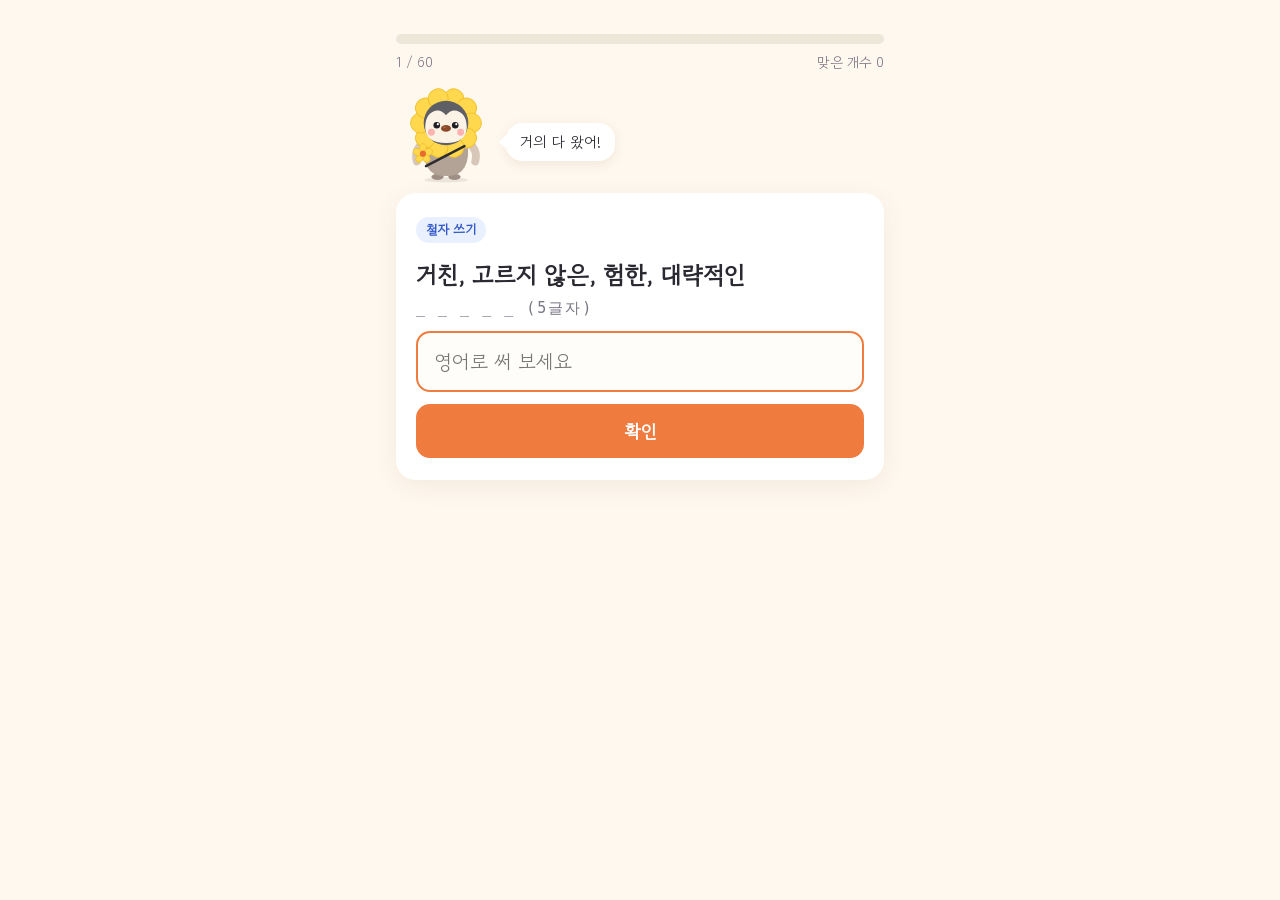
==== q1/index.html @ 07c6cd23 "해바라기 펭귄 인형 모습으로 캐릭터 수정 Co-Authored-By: Claude Opus 5.5 <noreply@anthropic.com> Claude-Session: https" ====
<!DOCTYPE html>
<html lang="ko">
<head>
<meta charset="utf-8">
<meta name="viewport" content="width=device-width, initial-scale=1">
<title>설아 영어단어 퀴즈 1회차</title>
<link href="https://fonts.googleapis.com/css2?family=Gowun+Dodum&family=Nunito:wght@700;800&display=swap" rel="stylesheet">
<style>
  :root{--bg:#fff8ef;--card:#ffffff;--ink:#2b2a33;--sub:#7a7584;--accent:#f07b3f;--accent2:#ffd36e;--ok:#2e9e6a;--okbg:#e6f6ee;--no:#d64545;--nobg:#fdeaea;--line:#efe6da}
  *{box-sizing:border-box}
  body{margin:0;background:var(--bg);color:var(--ink);font-family:"Gowun Dodum",system-ui,sans-serif;font-size:17px;line-height:1.5}
  .wrap{max-width:520px;margin:0 auto;padding:20px 16px 48px}
  h1{font-family:"Nunito","Gowun Dodum",sans-serif;font-size:24px;margin:4px 0 2px}
  .muted{color:var(--sub);font-size:14px}
  .card{background:var(--card);border-radius:20px;padding:22px 20px;box-shadow:0 6px 24px rgba(120,80,30,.08);margin-top:16px}
  .bar{height:10px;background:var(--line);border-radius:99px;overflow:hidden;margin-top:14px}
  .bar>i{display:block;height:100%;background:linear-gradient(90deg,var(--accent2),var(--accent));width:0;transition:width .3s}
  .top{display:flex;justify-content:space-between;align-items:center;font-size:14px;color:var(--sub);margin-top:8px}
  .tag{display:inline-block;font-size:13px;padding:3px 10px;border-radius:99px;background:#fff1e3;color:#b9541f;font-weight:bold}
  .tag.sp{background:#e9f0ff;color:#3559c7}
  .prompt{font-family:"Nunito","Gowun Dodum",sans-serif;font-size:34px;font-weight:800;margin:14px 0 4px;word-break:keep-all}
  .prompt.ko{font-family:"Gowun Dodum",sans-serif;font-size:24px;font-weight:700}
  .hint{color:var(--sub);font-size:15px;letter-spacing:2px;margin-bottom:12px;font-family:monospace}
  input[type=text]{width:100%;font-size:20px;padding:14px 16px;border:2px solid var(--line);border-radius:14px;outline:none;font-family:inherit;background:#fffdf9}
  input[type=text]:focus{border-color:var(--accent)}
  button{font-family:inherit;font-size:18px;font-weight:bold;border:0;border-radius:14px;padding:14px 18px;cursor:pointer;width:100%;margin-top:12px;background:var(--accent);color:#fff}
  button.ghost{background:#fff;color:var(--accent);border:2px solid var(--accent)}
  button.soft{background:#f3ece3;color:var(--ink)}
  button:disabled{opacity:.5}
  .fb{margin-top:14px;border-radius:14px;padding:14px 16px;display:none}
  .fb.ok{display:block;background:var(--okbg);color:var(--ok)}
  .fb.no{display:block;background:var(--nobg);color:var(--no)}
  .fb b{font-size:19px}
  .fb .ans{color:var(--ink);margin-top:6px}
  .score{font-family:"Nunito",sans-serif;font-size:56px;font-weight:800;text-align:center;margin:6px 0 0;color:var(--accent)}
  .center{text-align:center}
  table{width:100%;border-collapse:collapse;margin-top:12px;font-size:15px}
  th,td{text-align:left;padding:9px 6px;border-bottom:1px solid var(--line);vertical-align:top}
  th{color:var(--sub);font-weight:normal;font-size:13px}
  td.w{font-family:"Nunito",sans-serif;font-weight:800}
  td.mine{color:var(--no)}
  .copied{color:var(--ok);font-size:14px;text-align:center;margin-top:6px;min-height:20px}
  .start li{margin:4px 0}
  .row{display:flex;gap:10px}.row button{flex:1}
  .pg{display:flex;align-items:flex-end;gap:10px;margin:10px 0 -6px}
  .pg svg{width:100px;height:100px;flex:none}
  .pg.big svg{width:160px;height:160px}
  .pg.big{justify-content:center}
  .bubble{background:#fff;border-radius:16px;padding:8px 14px;box-shadow:0 3px 12px rgba(120,80,30,.1);font-size:15px;margin-bottom:22px;position:relative}
  .bubble:after{content:"";position:absolute;left:-7px;bottom:12px;border:7px solid transparent;border-right-color:#fff;border-left:0}
  .hop{animation:hop .5s ease}
  .shake{animation:shake .5s ease}
  @keyframes hop{0%,100%{transform:translateY(0)}40%{transform:translateY(-14px)}}
  @keyframes shake{0%,100%{transform:rotate(0)}25%{transform:rotate(-8deg)}75%{transform:rotate(8deg)}}
</style>
</head>
<body>
<div class="wrap">
    <div id="app"></div>
</div>

<script>
// [단어, 품사, 정답 뜻(표시용), 인정 키워드, 출처]
const WORDS = [
 ["slime","n.","슬라임, 끈적끈적한 물질","슬라임,끈적","L4"],
 ["value","v.","가치, 소중하게 여기다","가치,소중","L4"],
 ["ancient","adj.","고대의","고대,옛날","L4"],
 ["inspire","v.","영감을 주다, 고무하다, 격려하다","영감,고무,격려","L4"],
 ["natural","adj.","자연의, 천연의","자연,천연","L4"],
 ["show off","","자랑하다, 뽐내다","자랑,뽐내,뽐냈,과시","L4"],
 ["worth","adj.","~의 가치가 있는","가치","L4"],
 ["official","n.","공무원, 관리, 임원","공무원,관리,임원","L4"],
 ["royal","adj.","왕의, 왕실의","왕의,왕실,국왕,왕족","L4"],
 ["empire","n.","제국","제국","L4"],
 ["collect","v.","모으다, 수집하다","모으,모아,모은,수집","L4"],
 ["rule","v.","통치하다, 지배하다 (n. 규칙)","통치,지배,규칙","L4"],
 ["robe","n.","예복, 가운","예복,가운","L4"],
 ["effort","n.","노력","노력","L4"],
 ["luxurious","adj.","호화로운, 사치스러운","호화,사치,고급","L4"],
 ["full","형","가득한, 완전한, 배부른","가득,완전,배부","D24"],
 ["empty","형","빈, 비어 있는","빈,비어,비었,비다","D24"],
 ["heavy","형","무거운, (양·정도가) 많은","무거,무겁","D24"],
 ["flat","형","평평한, 납작한","평평,납작","D24"],
 ["low","형/부","낮은, 낮게","낮","D24"],
 ["long","형/부","긴, 길게, 오래","긴,길게,길다,오래","D24"],
 ["new","형","새로운, 새","새,새로","D24"],
 ["open","형/동","열린, 열려 있는, 열다","열린,열려,열다,열리","D24"],
 ["wide","형/부","(폭이) 넓은, 넓게","넓","D24"],
 ["piece","명","조각, 부분, 작품","조각,부분,작품","D24"],
 ["rough","형","거친, 고르지 않은, 험한, 대략적인","거친,거칠,험한,험하,대략,고르지","D24"],
 ["hard","형","딱딱한, 단단한, 어려운, 힘든","딱딱,단단,어려,어렵,힘든,힘들","D24"],
 ["slowly","부","천천히, 느리게","천천,느리게,느릿","D24"],
 ["helpful","형","유용한, 도움이 되는","유용,도움","D24"],
 ["round","형","둥근, 원형의","둥근,둥글,원형","D24"],
 ["shape","명/동","모양, 모습, (~한) 모양으로 만들다","모양,모습,형태","D24"],
 ["sharp","형","날카로운, 예리한","날카,예리","D24"],
 ["huge","형","거대한, 엄청난","거대,엄청","D24"],
 ["tiny","형","조그마한, 아주 작은","조그마,조그만,작은,자그마","D24"],
 ["up and down","","위아래로, 좋다가 나쁘다가 하는","위아래,오르락","D24"],
 ["feature","명/동","특징, 특색, 특징을 이루다","특징,특색","D24"],
 ["wooden","형","나무로 된, 목제의","나무,목제,목재","D24"],
 ["pile","명/동","더미, 무더기, 쌓다, 포개다","더미,무더기,쌓,포개","D24"],
 ["exist","동","존재하다, 실재하다","존재,실재","D24"],
 ["object","명/동","물체, 물건, 반대하다","물체,물건,반대","D24"],
 ["valuable","형","값비싼, 고가의, 귀중한","값비,비싼,고가,귀중,소중","D24"],
 ["precious","형","귀중한, 값진","귀중,값진,값비,소중","D24"],
 ["unlike","전/형","~과 달리, 같지 않은","달리,같지,다른","D24"],
 ["stiff","형","뻣뻣한, 딱딱한","뻣뻣,딱딱","D24"],
 ["a variety of","","다양한, 여러 가지의","다양,여러","D24"],
 ["terrible","형","지독한, 심한, 끔찍한","지독,심한,심하,끔찍","D25"],
 ["awful","형","끔찍한, 무서운, 지독한, 심한","끔찍,무서,무섭,지독,심한,심하","D25"],
 ["strange","형","이상한, 낯선, 모르는","이상,낯선,낯설","D25"],
 ["wrong","형","잘못된, 틀린, 나쁜, 옳지 못한","잘못,틀린,틀리,나쁜,옳지","D25"],
 ["difficult","형","어려운, 힘든","어려,어렵,힘든,힘들","D25"],
 ["fair","형/명","공정한, 공평한, 꽤 많은, 박람회","공정,공평,상당,박람","D25"],
 ["exactly","부","정확하게, 틀림없이","정확,틀림없","D25"],
 ["loud","형","시끄러운, (소리가) 큰","시끄,큰,소리가큰","D25"],
 ["silence","명","정적, 고요, 침묵","정적,고요,침묵","D25"],
 ["usual","형","보통의, 평상시의","보통,평상,평소","D25"],
 ["especially","부","특히, 유난히","특히,유난","D25"],
 ["mood","명","기분, 감정, 분위기","기분,감정,분위기","D25"],
 ["speed","명/동","속도, 속력, 신속, 빨리 가다","속도,속력,신속,빨리","D25"],
 ["mystery","명","불가사의, 신비","불가사의,신비,미스터리","D25"],
 ["everything","대","모든 것, 모두","모든,모두","D25"],
 ["during","전","~ 동안, ~하는 중에","동안,중에","D25"],
 ["excellent","형","훌륭한, 우수한","훌륭,우수","D25"],
 ["surprising","형","놀라운, 의외의","놀라,의외","D25"],
 ["shocking","형","충격적인","충격","D25"],
 ["covered with","","~으로 뒤덮인","덮인,덮여,뒤덮,덮힌","D25"],
 ["dramatic","형","극적인","극적","D25"],
 ["suddenly","부","갑자기","갑자기,갑작","D25"],
 ["unbelievable","형","믿을 수 없는, 믿기 어려운","믿을수없,믿기어려,믿을수가없,믿기힘","D25"],
 ["ordinary","형","보통의, 평범한","보통,평범","D25"],
 ["situation","명","상황, 처지, 입장","상황,처지,입장","D25"],
 ["familiar","형","친숙한, 익숙한, 잘 알고 있는","친숙,익숙,잘알,정통","D25"],
 ["describe","동","묘사하다, 서술하다","묘사,서술,설명","D25"],
 ["among","전","~ 중에서, ~에 둘러싸여","중에서,사이,둘러싸","D25"],
 ["unfortunately","부","불행하게도, 유감스럽게도","불행,유감","D25"],
 ["in addition","","게다가, 덧붙여","게다가,덧붙,추가로","D25"]
];
const RATIO = 0.8;


function penguin(mood){
  const eyes = mood==="happy"
    ? '<path d="M44 55 q4 -5 8 0" stroke="#1f1f24" stroke-width="3" fill="none" stroke-linecap="round"/><path d="M68 55 q4 -5 8 0" stroke="#1f1f24" stroke-width="3" fill="none" stroke-linecap="round"/>'
    : mood==="sad"
    ? '<circle cx="48" cy="55" r="3.8" fill="#1f1f24"/><circle cx="72" cy="55" r="3.8" fill="#1f1f24"/><path d="M43 48 l8 3 M77 48 l-8 3" stroke="#1f1f24" stroke-width="2.2" stroke-linecap="round"/><path d="M47 61 q-3 6 0 8 q3 -2 0 -8" fill="#7cc4ff"/>'
    : '<circle cx="48" cy="55" r="4.3" fill="#1f1f24"/><circle cx="72" cy="55" r="4.3" fill="#1f1f24"/><circle cx="49.4" cy="53.5" r="1.4" fill="#fff"/><circle cx="73.4" cy="53.5" r="1.4" fill="#fff"/>';
  const nose = mood==="sad" ? '<ellipse cx="60" cy="60" rx="6" ry="4" fill="#8a4a2a"/>' : '<ellipse cx="60" cy="59" rx="6.5" ry="4.5" fill="#8a4a2a"/><ellipse cx="58" cy="57.5" rx="2" ry="1" fill="#b06a45"/>';
  const mouth = mood==="happy" ? '<path d="M56 66 q4 4 8 0" stroke="#8a4a2a" stroke-width="2" fill="none" stroke-linecap="round"/>' : '';
  let petals=""; for(let i=0;i<10;i++){petals+=`<ellipse cx="60" cy="19" rx="13" ry="13" fill="#ffd84d" stroke="#f0bf2a" stroke-width="1.2" transform="rotate(${i*36+18} 60 52)"/>`}
  let star=""; for(let i=0;i<5;i++){star+=`<ellipse cx="30" cy="85" rx="4.5" ry="6" fill="#ffd84d" stroke="#f0bf2a" stroke-width="1" transform="rotate(${i*72} 30 92)"/>`}
  return `<svg viewBox="0 0 120 130" xmlns="http://www.w3.org/2000/svg" class="${mood==="happy"?"hop":mood==="sad"?"shake":""}">
    <ellipse cx="60" cy="126" rx="28" ry="3.5" fill="rgba(0,0,0,.08)"/>
    <ellipse cx="49" cy="122" rx="8" ry="4" fill="#9d8f84"/><ellipse cx="71" cy="122" rx="8" ry="4" fill="#9d8f84"/>
    <path d="M30 78 q-12 10 -8 24" stroke="#d6c7b8" stroke-width="10" fill="none" stroke-linecap="round"/>
    <path d="M90 78 q12 10 8 24" stroke="#d6c7b8" stroke-width="10" fill="none" stroke-linecap="round"/>
    <path d="M32 74 q-6 48 28 47 q34 1 28 -47 z" fill="#b3a397"/>
    ${petals}
    <circle cx="60" cy="52" r="29" fill="#5f5f66"/>
    <path d="M33 58 q0 -18 13 -22 q8 -2 14 6 q6 -8 14 -6 q13 4 13 22 q0 20 -27 20 q-27 0 -27 -20 z" fill="#fbf3e6"/>
    <circle cx="41" cy="64" r="4.5" fill="#ff9e9e" opacity=".75"/><circle cx="79" cy="64" r="4.5" fill="#ff9e9e" opacity=".75"/>
    ${eyes}${nose}${mouth}
    <path d="M84 82 L34 108" stroke="#2b2b30" stroke-width="3.2" stroke-linecap="round"/>
    ${star}<circle cx="30" cy="92" r="4" fill="#e86a2e"/>
  </svg>`;
}
const CHEER=["화이팅! 🐧","할 수 있어!","천천히 생각해 봐","설아 최고!","거의 다 왔어!"];
const $app = document.getElementById("app");
let qs = [], idx = 0, results = [], answered = false, dbRef = null;

function shuffle(a){a=a.slice();for(let i=a.length-1;i>0;i--){const j=Math.floor(Math.random()*(i+1));[a[i],a[j]]=[a[j],a[i]]}return a}
function esc(s){return String(s).replace(/[&<>"']/g,c=>({"&":"&amp;","<":"&lt;",">":"&gt;",'"':"&quot;","'":"&#39;"}[c]))}
function normKo(s){return s.replace(/[\s~()（）\[\]…\.\-·'"]/g,"")}
function normEn(s){return s.toLowerCase().replace(/[’']/g,"'").replace(/\s+/g," ").trim()}

function checkMeaning(ans, keys){
  const parts = ans.split(/[,，\/、]/).map(normKo).filter(Boolean);
  const ks = keys.split(",").map(normKo);
  return parts.some(p => ks.some(k => k.length===1 ? (p===k || p===k+"의" || p.startsWith(k+"은") || p.startsWith(k+"게")) : p.includes(k)));
}

function makeQuiz(pool){
  const n = pool===WORDS ? Math.round(WORDS.length*RATIO) : pool.length;
  return shuffle(pool).slice(0,n).map(w=>({w, type: Math.random()<0.5 ? "meaning" : "spell"}));
}

function start(pool, label){
  qs = makeQuiz(pool); idx = 0; results = []; window.__label = label || "전체";
  renderQ();
}

function renderIntro(){
  $app.innerHTML = `
  <div class="card start">
    <p style="margin-top:0">설아야, 오늘 단어 시험이야! ✏️</p>
    <ul>
      <li>전체 <b>${WORDS.length}개</b> 단어 중 <b>${Math.round(WORDS.length*RATIO)}문제</b>가 무작위로 나와</li>
      <li><span class="tag">뜻 쓰기</span> 영어를 보고 한국어 뜻 쓰기</li>
      <li><span class="tag sp">철자 쓰기</span> 뜻을 보고 영어 철자 쓰기</li>
      <li>뜻이 여러 개면 <b>하나만</b> 맞게 써도 정답!</li>
      <li>다 풀면 결과 화면을 <b>캡처해서 아빠한테</b> 보내줘 📸</li>
    </ul>
    <button id="go">시작하기</button>
  </div>`;
  document.getElementById("go").onclick = ()=>start(WORDS,"전체");
}

function renderQ(){
  answered = false;
  const q = qs[idx], w = q.w;
  const isSp = q.type==="spell";
  const hint = isSp ? w[0].split("").map(c=>c===" "?"  ":"_").join(" ") + `  (${w[0].replace(/ /g,"").length}글자)` : (w[1]?w[1]:"");
  $app.innerHTML = `
  <div class="bar"><i style="width:${idx/qs.length*100}%"></i></div>
  <div class="top"><span>${idx+1} / ${qs.length}</span><span>맞은 개수 ${results.filter(r=>r.ok).length}</span></div>
  <div class="pg" id="pg">${penguin("normal")}<div class="bubble" id="bub">${CHEER[Math.floor(Math.random()*CHEER.length)]}</div></div>
  <div class="card">
    <span class="tag ${isSp?"sp":""}">${isSp?"철자 쓰기":"뜻 쓰기"}</span>
    <div class="prompt ${isSp?"ko":""}">${esc(isSp?w[2]:w[0])}</div>
    <div class="hint">${esc(hint)}</div>
    <form id="f" autocomplete="off">
      <input type="text" id="a" placeholder="${isSp?"영어로 써 보세요":"한국어 뜻을 써 보세요"}" autocapitalize="off" autocorrect="off" spellcheck="false" lang="${isSp?"en":"ko"}">
      <button id="btn" type="submit">확인</button>
    </form>
    <div class="fb" id="fb"></div>
  </div>`;
  const inp = document.getElementById("a"); inp.focus();
  document.getElementById("f").onsubmit = e=>{
    e.preventDefault();
    if(answered){ next(); return; }
    const v = inp.value.trim();
    if(!v){ inp.focus(); return; }
    const ok = isSp ? normEn(v)===normEn(w[0]) : checkMeaning(v, w[3]);
    results.push({word:w[0], meaning:w[2], type:q.type, mine:v, ok});
    answered = true; inp.readOnly = true;
    document.getElementById("pg").innerHTML = penguin(ok?"happy":"sad") + `<div class="bubble">${ok?"정답! 잘했어 🌻":"괜찮아, 다시 외우자!"}</div>`;
    const fb = document.getElementById("fb");
    fb.className = "fb " + (ok?"ok":"no");
    fb.innerHTML = ok
      ? `<b>정답! 🎉</b><div class="ans">${esc(w[0])} = ${esc(w[2])}</div>`
      : `<b>아쉬워요 😢</b><div class="ans">정답: <b>${esc(w[0])}</b> = ${esc(w[2])}</div>`;
    document.getElementById("btn").textContent = idx+1<qs.length ? "다음 문제 →" : "결과 보기";
    document.getElementById("btn").focus();
  };
}

function next(){ idx++; if(idx<qs.length) renderQ(); else renderResult(); }

function today(){const d=new Date();return `${d.getMonth()+1}/${d.getDate()} ${String(d.getHours()).padStart(2,"0")}:${String(d.getMinutes()).padStart(2,"0")}`}

function resultText(){
  const ok = results.filter(r=>r.ok).length, wrong = results.filter(r=>!r.ok);
  let t = `[설아 영어단어 퀴즈] ${today()} (${window.__label})\n점수: ${ok} / ${results.length} (${Math.round(ok/results.length*100)}점)\n`;
  if(wrong.length){ t += `\n틀린 단어 ${wrong.length}개\n` + wrong.map((r,i)=>`${i+1}. ${r.word} = ${r.meaning} (${r.type==="spell"?"철자":"뜻"} / 내 답: ${r.mine})`).join("\n"); }
  else t += "\n모두 맞았어요! 💯";
  return t;
}

function renderResult(){
  const ok = results.filter(r=>r.ok).length, wrong = results.filter(r=>!r.ok);
  const pct = Math.round(ok/results.length*100);
  const msg = pct===100?"완벽해! 최고야 💯":pct>=80?"정말 잘했어! 👏":pct>=60?"좋아, 조금만 더! 💪":"틀린 단어만 다시 해 보자! 🔁";
  $app.innerHTML = `
  <div class="pg big">${penguin(pct>=60?"happy":"sad")}</div>
  <div class="card center">
    <div class="muted">${today()} · ${esc(window.__label)}</div>
    <div class="score">${ok} / ${results.length}</div>
    <div style="font-size:20px;font-weight:bold">${pct}점 · ${msg}</div>
  </div>
  ${wrong.length?`<div class="card">
    <b>틀린 단어 ${wrong.length}개</b> <span class="muted">← 이 화면을 캡처해서 아빠한테 보내줘</span>
    <table><tr><th>단어</th><th>정답 뜻</th><th>내 답</th></tr>
    ${wrong.map(r=>`<tr><td class="w">${esc(r.word)}</td><td>${esc(r.meaning)}</td><td class="mine">${esc(r.mine)}<br><span class="muted">${r.type==="spell"?"철자":"뜻"}</span></td></tr>`).join("")}
    </table></div>`:""}
  <div class="card">
    <button id="copy">결과 복사하기 (카톡에 붙여넣기)</button>
    <div class="copied" id="cp"></div>
    ${wrong.length?`<button class="ghost" id="retry">틀린 단어만 다시 풀기 (${wrong.length}개)</button>`:""}
    <button class="soft" id="again">처음부터 새로 풀기</button>
  </div>`;
  document.getElementById("copy").onclick = async ()=>{
    try{ await navigator.clipboard.writeText(resultText()); document.getElementById("cp").textContent="복사됐어! 카톡에서 아빠한테 붙여넣기 해줘 ✅"; }
    catch(e){ document.getElementById("cp").textContent="복사가 안 돼요. 화면을 캡처해서 보내주세요 📸"; }
  };
  if(wrong.length) document.getElementById("retry").onclick = ()=>{
    const pool = WORDS.filter(w=>wrong.some(r=>r.word===w[0])); start(pool,"오답 다시 풀기");
  };
  document.getElementById("again").onclick = ()=>start(WORDS,"전체");
}


start(WORDS,"1회차");
</script>
</body>
</html>
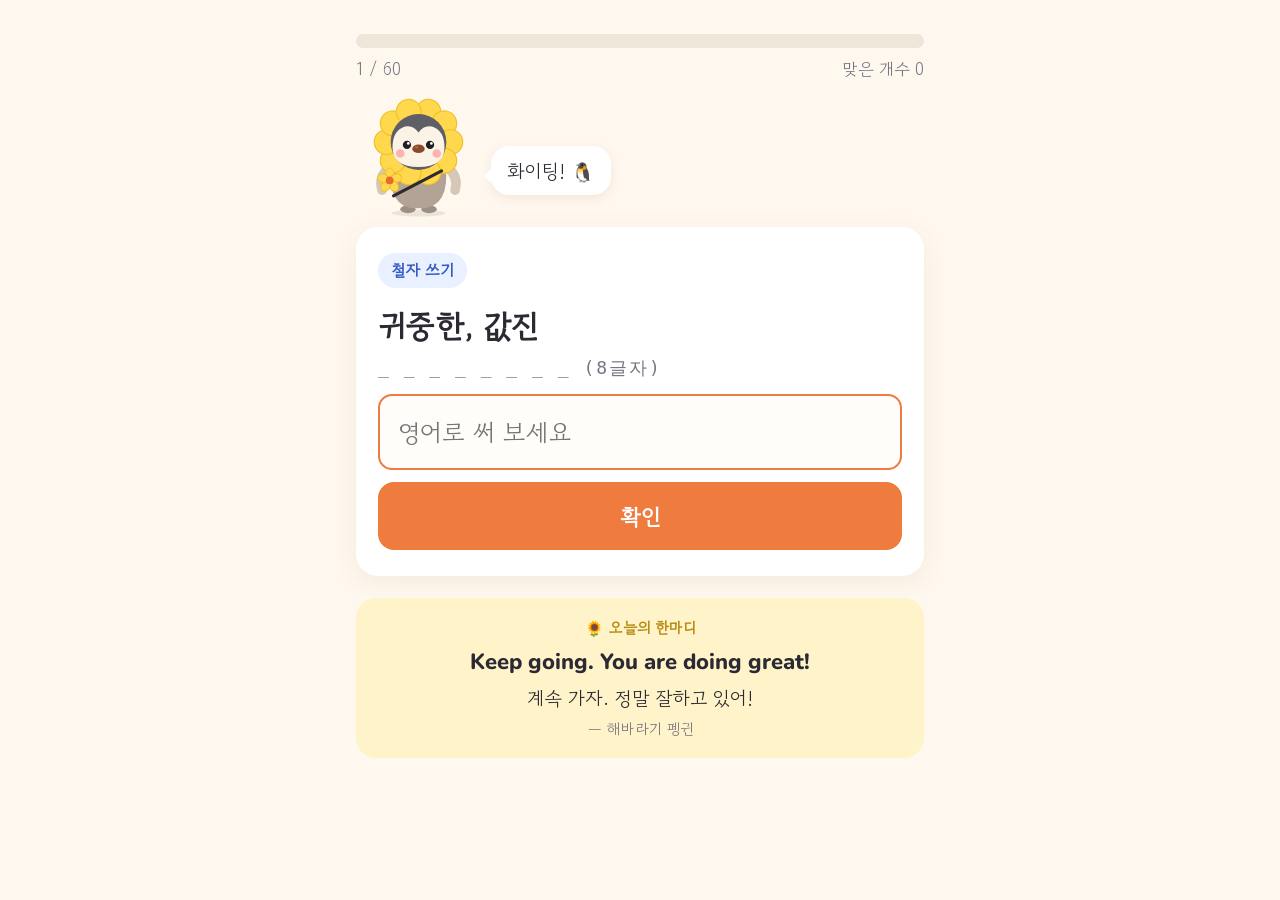
==== commit 36444492: "화면 크게, 오늘의 한마디(매일 바뀌는 명언) 추가 Co-Authored-By: Claude Opus 5.5 <noreply@anthropic.com> Claude-Session:" ====
--- a/q1/index.html
+++ b/q1/index.html
@@ -8,55 +8,61 @@
 <style>
   :root{--bg:#fff8ef;--card:#ffffff;--ink:#2b2a33;--sub:#7a7584;--accent:#f07b3f;--accent2:#ffd36e;--ok:#2e9e6a;--okbg:#e6f6ee;--no:#d64545;--nobg:#fdeaea;--line:#efe6da}
   *{box-sizing:border-box}
-  body{margin:0;background:var(--bg);color:var(--ink);font-family:"Gowun Dodum",system-ui,sans-serif;font-size:17px;line-height:1.5}
-  .wrap{max-width:520px;margin:0 auto;padding:20px 16px 48px}
+  body{margin:0;background:var(--bg);color:var(--ink);font-family:"Gowun Dodum",system-ui,sans-serif;font-size:20px;line-height:1.55}
+  .wrap{max-width:600px;margin:0 auto;padding:20px 16px 48px}
   h1{font-family:"Nunito","Gowun Dodum",sans-serif;font-size:24px;margin:4px 0 2px}
-  .muted{color:var(--sub);font-size:14px}
-  .card{background:var(--card);border-radius:20px;padding:22px 20px;box-shadow:0 6px 24px rgba(120,80,30,.08);margin-top:16px}
-  .bar{height:10px;background:var(--line);border-radius:99px;overflow:hidden;margin-top:14px}
+  .muted{color:var(--sub);font-size:16px}
+  .card{background:var(--card);border-radius:22px;padding:26px 22px;box-shadow:0 6px 24px rgba(120,80,30,.08);margin-top:16px}
+  .bar{height:14px;background:var(--line);border-radius:99px;overflow:hidden;margin-top:14px}
   .bar>i{display:block;height:100%;background:linear-gradient(90deg,var(--accent2),var(--accent));width:0;transition:width .3s}
-  .top{display:flex;justify-content:space-between;align-items:center;font-size:14px;color:var(--sub);margin-top:8px}
-  .tag{display:inline-block;font-size:13px;padding:3px 10px;border-radius:99px;background:#fff1e3;color:#b9541f;font-weight:bold}
+  .top{display:flex;justify-content:space-between;align-items:center;font-size:17px;color:var(--sub);margin-top:8px}
+  .tag{display:inline-block;font-size:16px;padding:5px 13px;border-radius:99px;background:#fff1e3;color:#b9541f;font-weight:bold}
   .tag.sp{background:#e9f0ff;color:#3559c7}
-  .prompt{font-family:"Nunito","Gowun Dodum",sans-serif;font-size:34px;font-weight:800;margin:14px 0 4px;word-break:keep-all}
-  .prompt.ko{font-family:"Gowun Dodum",sans-serif;font-size:24px;font-weight:700}
-  .hint{color:var(--sub);font-size:15px;letter-spacing:2px;margin-bottom:12px;font-family:monospace}
-  input[type=text]{width:100%;font-size:20px;padding:14px 16px;border:2px solid var(--line);border-radius:14px;outline:none;font-family:inherit;background:#fffdf9}
+  .prompt{font-family:"Nunito","Gowun Dodum",sans-serif;font-size:44px;font-weight:800;margin:14px 0 4px;word-break:keep-all}
+  .prompt.ko{font-family:"Gowun Dodum",sans-serif;font-size:31px;font-weight:700}
+  .hint{color:var(--sub);font-size:18px;letter-spacing:2px;margin-bottom:12px;font-family:monospace}
+  input[type=text]{width:100%;font-size:25px;padding:18px 18px;border:2px solid var(--line);border-radius:14px;outline:none;font-family:inherit;background:#fffdf9}
   input[type=text]:focus{border-color:var(--accent)}
-  button{font-family:inherit;font-size:18px;font-weight:bold;border:0;border-radius:14px;padding:14px 18px;cursor:pointer;width:100%;margin-top:12px;background:var(--accent);color:#fff}
+  button{font-family:inherit;font-size:22px;font-weight:bold;border:0;border-radius:16px;padding:18px 20px;cursor:pointer;width:100%;margin-top:12px;background:var(--accent);color:#fff}
   button.ghost{background:#fff;color:var(--accent);border:2px solid var(--accent)}
   button.soft{background:#f3ece3;color:var(--ink)}
   button:disabled{opacity:.5}
   .fb{margin-top:14px;border-radius:14px;padding:14px 16px;display:none}
   .fb.ok{display:block;background:var(--okbg);color:var(--ok)}
   .fb.no{display:block;background:var(--nobg);color:var(--no)}
-  .fb b{font-size:19px}
+  .fb b{font-size:23px}
   .fb .ans{color:var(--ink);margin-top:6px}
-  .score{font-family:"Nunito",sans-serif;font-size:56px;font-weight:800;text-align:center;margin:6px 0 0;color:var(--accent)}
+  .score{font-family:"Nunito",sans-serif;font-size:68px;font-weight:800;text-align:center;margin:6px 0 0;color:var(--accent)}
   .center{text-align:center}
-  table{width:100%;border-collapse:collapse;margin-top:12px;font-size:15px}
+  table{width:100%;border-collapse:collapse;margin-top:12px;font-size:18px}
   th,td{text-align:left;padding:9px 6px;border-bottom:1px solid var(--line);vertical-align:top}
-  th{color:var(--sub);font-weight:normal;font-size:13px}
+  th{color:var(--sub);font-weight:normal;font-size:15px}
   td.w{font-family:"Nunito",sans-serif;font-weight:800}
   td.mine{color:var(--no)}
   .copied{color:var(--ok);font-size:14px;text-align:center;margin-top:6px;min-height:20px}
   .start li{margin:4px 0}
   .row{display:flex;gap:10px}.row button{flex:1}
   .pg{display:flex;align-items:flex-end;gap:10px;margin:10px 0 -6px}
-  .pg svg{width:100px;height:100px;flex:none}
-  .pg.big svg{width:160px;height:160px}
+  .pg svg{width:125px;height:125px;flex:none}
+  .pg.big svg{width:200px;height:200px}
   .pg.big{justify-content:center}
-  .bubble{background:#fff;border-radius:16px;padding:8px 14px;box-shadow:0 3px 12px rgba(120,80,30,.1);font-size:15px;margin-bottom:22px;position:relative}
+  .bubble{background:#fff;border-radius:18px;padding:10px 16px;box-shadow:0 3px 12px rgba(120,80,30,.1);font-size:19px;margin-bottom:22px;position:relative}
   .bubble:after{content:"";position:absolute;left:-7px;bottom:12px;border:7px solid transparent;border-right-color:#fff;border-left:0}
   .hop{animation:hop .5s ease}
   .shake{animation:shake .5s ease}
   @keyframes hop{0%,100%{transform:translateY(0)}40%{transform:translateY(-14px)}}
   @keyframes shake{0%,100%{transform:rotate(0)}25%{transform:rotate(-8deg)}75%{transform:rotate(8deg)}}
+  .quote{margin-top:22px;background:#fff3c9;border-radius:20px;padding:18px 20px;text-align:center}
+  .quote .lab{font-size:15px;color:#b98a12;font-weight:bold}
+  .quote .en{font-family:"Nunito",sans-serif;font-weight:800;font-size:22px;margin-top:6px}
+  .quote .ko{font-size:19px;margin-top:4px}
+  .quote .by{font-size:15px;color:var(--sub);margin-top:4px}
 </style>
 </head>
 <body>
 <div class="wrap">
     <div id="app"></div>
+  <div class="quote" id="quote"></div>
 </div>
 
 <script>
@@ -291,6 +297,35 @@
 }
 
 
+const QUOTES=[
+ ["Little by little, one travels far.","조금씩 조금씩 가면 멀리 갈 수 있어.","스페인 속담"],
+ ["Slow and steady wins the race.","천천히 꾸준히 가는 쪽이 이겨.","이솝 우화 〈토끼와 거북이〉"],
+ ["Practice makes perfect.","연습하면 완벽해져.","영어 속담"],
+ ["Rome wasn't built in a day.","로마는 하루아침에 만들어지지 않았어.","영어 속담"],
+ ["A journey of a thousand miles begins with a single step.","천 리 길도 한 걸음부터.","노자"],
+ ["Where there's a will, there's a way.","뜻이 있는 곳에 길이 있어.","영어 속담"],
+ ["Knowledge is power.","아는 것이 힘이야.","프랜시스 베이컨"],
+ ["Many drops make a shower.","작은 물방울이 모여 소나기가 돼.","영어 속담"],
+ ["Every day is a new chance to learn.","매일매일이 새로 배울 기회야.","오늘의 응원"],
+ ["Don't put off till tomorrow what you can do today.","오늘 할 수 있는 일을 내일로 미루지 마.","영어 속담"],
+ ["Constant dripping wears away the stone.","낙숫물이 바위를 뚫어.","영어 속담"],
+ ["Small steps every day add up to big results.","매일의 작은 걸음이 모여 큰 결과가 돼.","오늘의 응원"],
+ ["Learning is a treasure that follows its owner everywhere.","배움은 어디든 주인을 따라다니는 보물이야.","중국 속담"],
+ ["It does not matter how slowly you go as long as you do not stop.","멈추지만 않는다면 얼마나 천천히 가는지는 중요하지 않아.","공자"],
+ ["Today's effort is tomorrow's strength.","오늘의 노력이 내일의 힘이 돼.","오늘의 응원"],
+ ["Mistakes help you learn.","틀려도 괜찮아, 틀리면서 배우는 거야.","오늘의 응원"],
+ ["An hour in the morning is worth two in the evening.","아침 한 시간은 저녁 두 시간만큼 값져.","영어 속담"],
+ ["Many a little makes a mickle.","티끌 모아 태산.","영어 속담"],
+ ["The more you learn, the more you can do.","많이 배울수록 할 수 있는 게 많아져.","오늘의 응원"],
+ ["Keep going. You are doing great!","계속 가자. 정말 잘하고 있어!","해바라기 펭귄"]
+];
+function showQuote(){
+  const d=new Date(); const day=Math.floor((d-new Date(d.getFullYear(),0,0))/86400000);
+  const q=QUOTES[day%QUOTES.length];
+  document.getElementById("quote").innerHTML=`<div class="lab">🌻 오늘의 한마디</div><div class="en">${esc(q[0])}</div><div class="ko">${esc(q[1])}</div><div class="by">— ${esc(q[2])}</div>`;
+}
+
+showQuote();
 start(WORDS,"1회차");
 </script>
 </body>
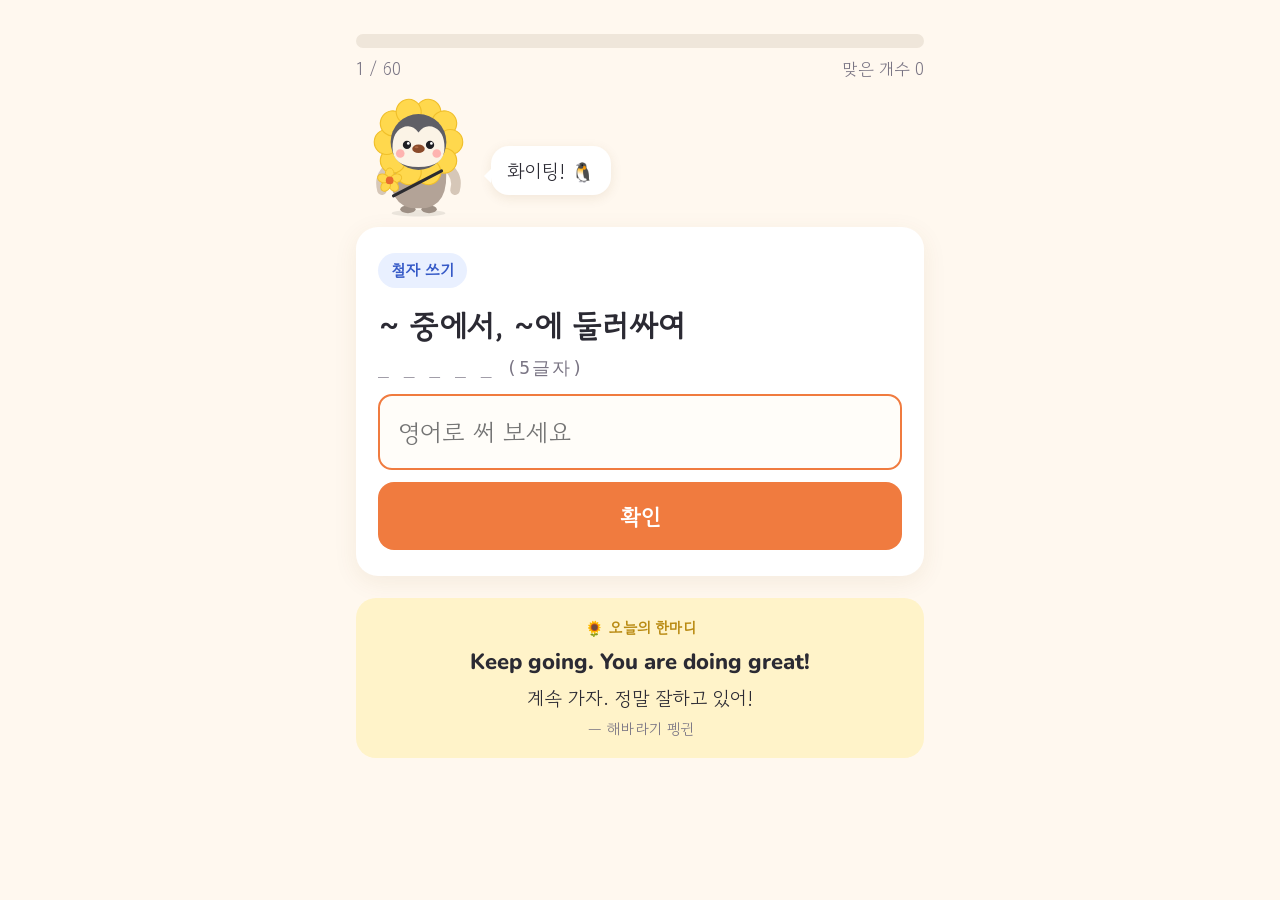
==== commit c3332d85: "결과를 아빠 메일로 보내는 버튼 추가 Co-Authored-By: Claude Opus 5.5 <noreply@anthropic.com> Claude-Session: https:/" ====
--- a/q1/index.html
+++ b/q1/index.html
@@ -276,18 +276,25 @@
     <div style="font-size:20px;font-weight:bold">${pct}점 · ${msg}</div>
   </div>
   ${wrong.length?`<div class="card">
-    <b>틀린 단어 ${wrong.length}개</b> <span class="muted">← 이 화면을 캡처해서 아빠한테 보내줘</span>
+    <b>틀린 단어 ${wrong.length}개</b> <span class="muted">아래 메일 버튼으로 아빠한테 보내줘</span>
     <table><tr><th>단어</th><th>정답 뜻</th><th>내 답</th></tr>
     ${wrong.map(r=>`<tr><td class="w">${esc(r.word)}</td><td>${esc(r.meaning)}</td><td class="mine">${esc(r.mine)}<br><span class="muted">${r.type==="spell"?"철자":"뜻"}</span></td></tr>`).join("")}
     </table></div>`:""}
   <div class="card">
-    <button id="copy">결과 복사하기 (카톡에 붙여넣기)</button>
+    <button id="mail">📧 아빠한테 메일 보내기</button>
+    <button class="ghost" id="copy">결과 복사하기</button>
     <div class="copied" id="cp"></div>
     ${wrong.length?`<button class="ghost" id="retry">틀린 단어만 다시 풀기 (${wrong.length}개)</button>`:""}
     <button class="soft" id="again">처음부터 새로 풀기</button>
   </div>`;
+  document.getElementById("mail").onclick = ()=>{
+    const to = atob("Y2hvaW5rdWVAZ21haWwuY29t");
+    const subj = `[설아 단어퀴즈] ${window.__label} ${ok}/${results.length} (${pct}점)`;
+    location.href = "mailto:" + to + "?subject=" + encodeURIComponent(subj) + "&body=" + encodeURIComponent(resultText());
+    document.getElementById("cp").textContent = "메일 앱이 열리면 '보내기'를 눌러줘 📨";
+  };
   document.getElementById("copy").onclick = async ()=>{
-    try{ await navigator.clipboard.writeText(resultText()); document.getElementById("cp").textContent="복사됐어! 카톡에서 아빠한테 붙여넣기 해줘 ✅"; }
+    try{ await navigator.clipboard.writeText(resultText()); document.getElementById("cp").textContent="복사됐어! 문자에서 아빠한테 붙여넣기 해줘 ✅"; }
     catch(e){ document.getElementById("cp").textContent="복사가 안 돼요. 화면을 캡처해서 보내주세요 📸"; }
   };
   if(wrong.length) document.getElementById("retry").onclick = ()=>{
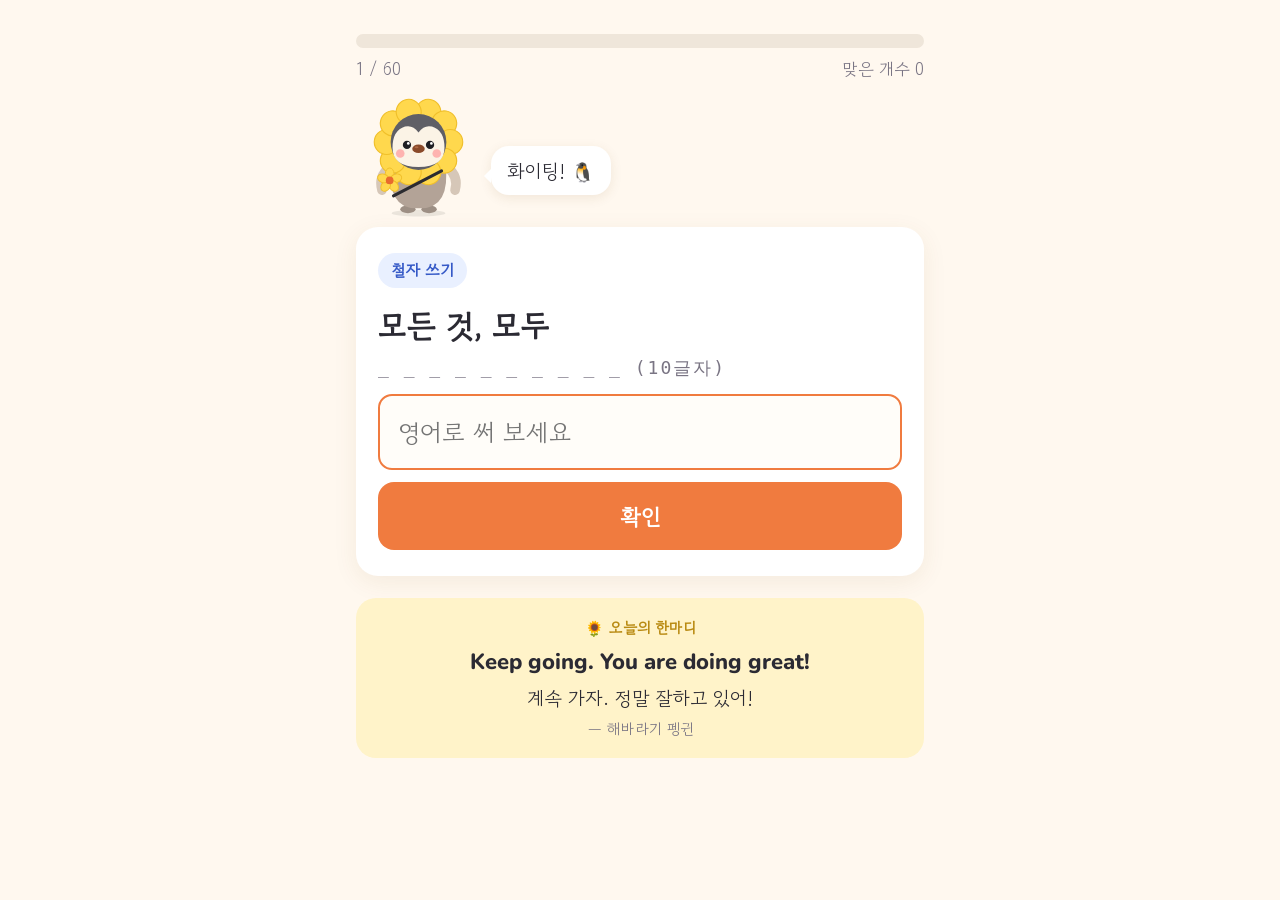
==== commit 8d9325d4: "메일이 막힐 때 문자로 결과 보내기 버튼 추가 Co-Authored-By: Claude Opus 5.5 <noreply@anthropic.com> Claude-Session: ht" ====
--- a/q1/index.html
+++ b/q1/index.html
@@ -282,7 +282,8 @@
     </table></div>`:""}
   <div class="card">
     <button id="mail">📧 아빠한테 메일 보내기</button>
-    <button class="ghost" id="copy">결과 복사하기</button>
+    <button class="ghost" id="sms">💬 아빠한테 문자 보내기</button>
+    <button class="soft" id="copy">📋 결과 복사하기</button>
     <div class="copied" id="cp"></div>
     ${wrong.length?`<button class="ghost" id="retry">틀린 단어만 다시 풀기 (${wrong.length}개)</button>`:""}
     <button class="soft" id="again">처음부터 새로 풀기</button>
@@ -292,9 +293,16 @@
     const subj = `[설아 단어퀴즈] ${window.__label} ${ok}/${results.length} (${pct}점)`;
     location.href = "mailto:" + to + "?subject=" + encodeURIComponent(subj) + "&body=" + encodeURIComponent(resultText());
     document.getElementById("cp").textContent = "메일 앱이 열리면 '보내기'를 눌러줘 📨";
+    setTimeout(()=>{ if(!document.hidden) document.getElementById("cp").textContent = "메일이 안 열리면 아래 '문자 보내기'를 눌러줘 💬"; }, 1800);
+  };
+  document.getElementById("sms").onclick = async ()=>{
+    const t = resultText();
+    try{ await navigator.clipboard.writeText(t); }catch(e){}
+    location.href = "sms:?body=" + encodeURIComponent(t);
+    document.getElementById("cp").textContent = "문자 앱에서 받는 사람에 '아빠'를 고르고 보내줘 💬 (내용이 비어 있으면 꾹 눌러 붙여넣기)";
   };
   document.getElementById("copy").onclick = async ()=>{
-    try{ await navigator.clipboard.writeText(resultText()); document.getElementById("cp").textContent="복사됐어! 문자에서 아빠한테 붙여넣기 해줘 ✅"; }
+    try{ await navigator.clipboard.writeText(resultText()); document.getElementById("cp").textContent="복사됐어! 문자나 메일에 꾹 눌러 붙여넣기 해서 아빠한테 보내줘 ✅"; }
     catch(e){ document.getElementById("cp").textContent="복사가 안 돼요. 화면을 캡처해서 보내주세요 📸"; }
   };
   if(wrong.length) document.getElementById("retry").onclick = ()=>{
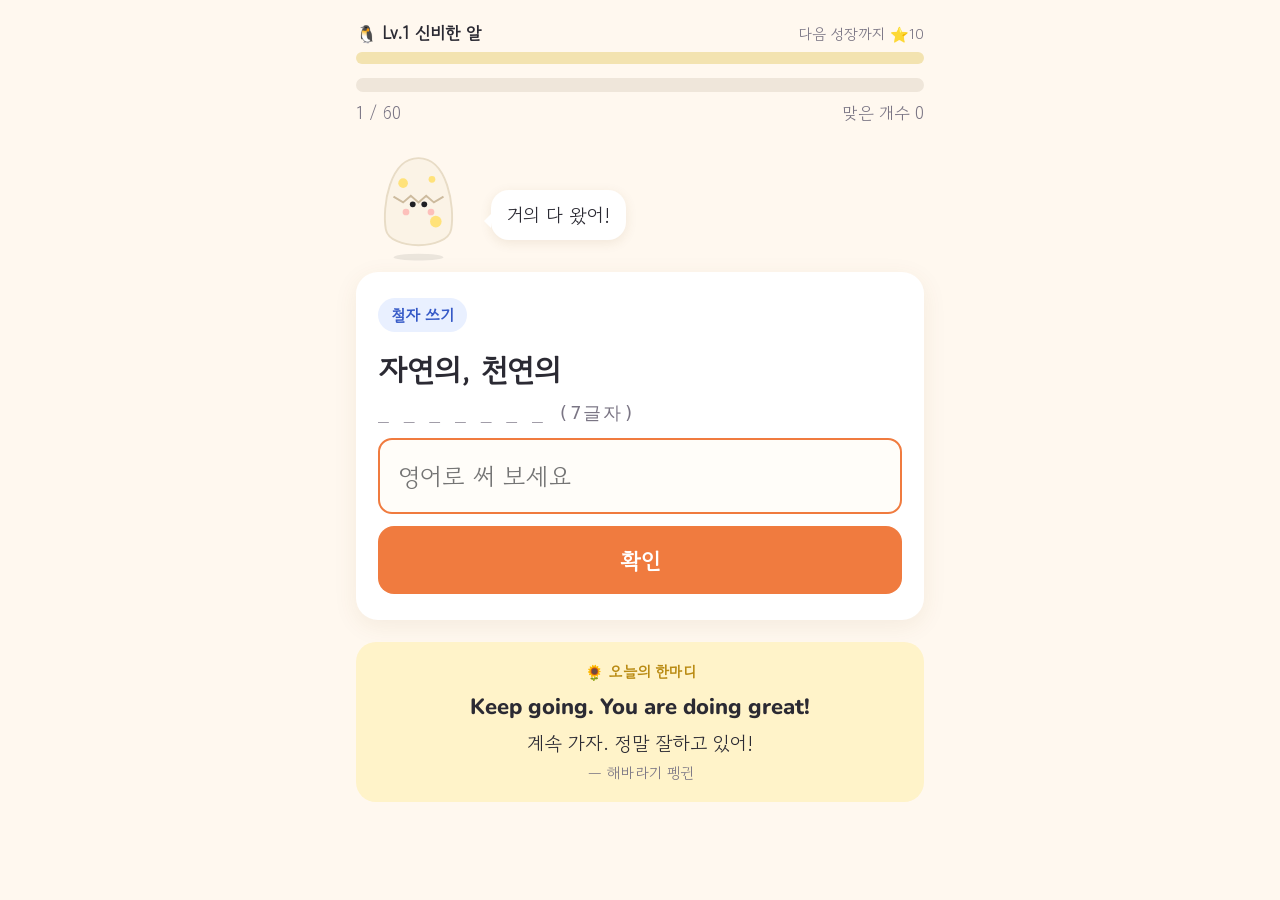
==== commit dbd00745: "펭귄 성장(레벨업) 시스템과 성장 도감 추가 Co-Authored-By: Claude Opus 5.5 <noreply@anthropic.com> Claude-Session: htt" ====
--- a/q1/index.html
+++ b/q1/index.html
@@ -57,6 +57,20 @@
   .quote .en{font-family:"Nunito",sans-serif;font-weight:800;font-size:22px;margin-top:6px}
   .quote .ko{font-size:19px;margin-top:4px}
   .quote .by{font-size:15px;color:var(--sub);margin-top:4px}
+  .lv{display:flex;justify-content:space-between;align-items:center;font-size:17px;margin-bottom:6px}
+  .lv span{color:var(--sub);font-size:15px}
+  .lvbar{height:12px;background:#f3e3b0;border-radius:99px;overflow:hidden;margin-bottom:14px}
+  .lvbar>i{display:block;height:100%;background:linear-gradient(90deg,#ffe27a,#ffb800);transition:width .4s}
+  .ov{position:fixed;inset:0;background:rgba(40,30,10,.45);display:flex;align-items:center;justify-content:center;z-index:9;padding:20px}
+  .ovc{background:#fff;border-radius:26px;padding:24px 22px;text-align:center;max-width:380px;width:100%;animation:pop .4s ease}
+  .lvtitle{font-size:26px;font-weight:bold;color:var(--accent)}
+  .lvname{font-size:24px;font-weight:bold;margin-top:4px}
+  @keyframes pop{0%{transform:scale(.6);opacity:0}100%{transform:scale(1);opacity:1}}
+  .dex{display:grid;grid-template-columns:repeat(4,1fr);gap:8px;margin-top:12px;text-align:center;font-size:13px}
+  .dx svg{width:100%;height:auto}
+  .dx.lock{color:var(--sub)}
+  .dx .q{aspect-ratio:120/130;display:flex;align-items:center;justify-content:center;background:#f3ece3;border-radius:14px;font-size:30px;color:#c9bca9}
+  .gain{font-size:20px;font-weight:bold;color:#c98a00;margin-top:8px}
 </style>
 </head>
 <body>
@@ -147,7 +161,48 @@
 const RATIO = 0.8;
 
 
-function penguin(mood){
+const STAGES=[
+ [0,"신비한 알","알 속에서 누가 자라고 있어! 단어를 맞히면 깨어나"],
+ [10,"아기 펭귄","알을 깨고 아기 펭귄이 태어났어!"],
+ [40,"꼬마 펭귄","머리에 해바라기 꽃잎이 돋아나기 시작했어!"],
+ [100,"해바라기 펭귄","해바라기 모자가 활짝 피었어!"],
+ [180,"여행가 펭귄","별꽃 가방을 메고 단어 모험을 떠나!"],
+ [300,"왕관 펭귄","단어 왕 펭귄이 됐어! 👑"],
+ [500,"황금 해바라기 펭귄","전설의 황금 펭귄이 나타났어! ✨"]
+];
+const XPKEY="seola_penguin_xp";
+let memXP=0;
+function getXP(){try{const v=localStorage.getItem(XPKEY);return v?+v:memXP}catch(e){return memXP}}
+function setXP(v){memXP=v;try{localStorage.setItem(XPKEY,String(v))}catch(e){}}
+function stageOf(xp){let s=0;for(let i=0;i<STAGES.length;i++)if(xp>=STAGES[i][0])s=i;return s}
+function addXP(n){const before=stageOf(getXP());setXP(getXP()+n);window.__gain=(window.__gain||0)+n;const after=stageOf(getXP());if(after>before)window.__levelUp=after;renderLv();}
+function lvHTML(){
+  const xp=getXP(),st=stageOf(xp),cur=STAGES[st][0],nx=STAGES[st+1];
+  const pct=nx?Math.round((xp-cur)/(nx[0]-cur)*100):100;
+  return `<div class="lv"><b>🐧 Lv.${st+1} ${STAGES[st][1]}</b><span>${nx?`다음 성장까지 ⭐${nx[0]-xp}`:"최고 레벨!"}</span></div><div class="lvbar"><i style="width:${pct}%"></i></div>`;
+}
+function renderLv(){const e=document.getElementById("lv");if(e)e.innerHTML=lvHTML();}
+function showLevelUp(st,cb){
+  const o=document.createElement("div");o.className="ov";
+  o.innerHTML=`<div class="ovc"><div class="lvtitle">🎉 펭귄이 자랐어!</div><div class="pg big">${penguin("happy",st)}</div><div class="lvname">Lv.${st+1} ${STAGES[st][1]}</div><div class="muted" style="margin:6px 0 4px">${STAGES[st][2]}</div><button id="ovok">좋아! 계속하기</button></div>`;
+  document.body.appendChild(o);
+  document.getElementById("ovok").onclick=()=>{o.remove();cb&&cb();};
+}
+function dexHTML(){
+  const st=stageOf(getXP());
+  return `<div class="card"><b>🌻 펭귄 성장 도감</b><div class="dex">${STAGES.map((s,i)=>`<div class="dx ${i>st?"lock":""}">${i<=st?penguin("normal",i):'<div class="q">?</div>'}<div>${i<=st?s[1]:`⭐${s[0]}`}</div></div>`).join("")}</div></div>`;
+}
+function penguin(mood, st){
+  if(st===undefined) st=stageOf(getXP());
+  const cls = mood==="happy"?"hop":mood==="sad"?"shake":"";
+  if(st===0){
+    const face = mood==="happy" ? '<path d="M50 70 q4 -4 8 0 M62 70 q4 -4 8 0" stroke="#1f1f24" stroke-width="2.5" fill="none" stroke-linecap="round"/>' : mood==="sad" ? '<circle cx="54" cy="70" r="2.5" fill="#1f1f24"/><circle cx="66" cy="70" r="2.5" fill="#1f1f24"/>' : '<circle cx="54" cy="70" r="3" fill="#1f1f24"/><circle cx="66" cy="70" r="3" fill="#1f1f24"/>';
+    return `<svg viewBox="0 0 120 130" class="${cls}"><ellipse cx="60" cy="125" rx="26" ry="3.5" fill="rgba(0,0,0,.08)"/>
+    <path d="M60 22 C 30 22 22 72 26 96 C 30 118 90 118 94 96 C 98 72 90 22 60 22 z" fill="#fbf3e6" stroke="#e8dcc6" stroke-width="2"/>
+    <circle cx="44" cy="48" r="5" fill="#ffe27a"/><circle cx="78" cy="88" r="6" fill="#ffe27a"/><circle cx="74" cy="44" r="3.5" fill="#ffe27a"/>
+    <path d="M34 62 l10 6 l8 -7 l8 7 l8 -7 l8 7 l10 -6" stroke="#cdbb9e" stroke-width="2" fill="none"/>
+    ${face}<circle cx="47" cy="78" r="3.5" fill="#ff9e9e" opacity=".6"/><circle cx="73" cy="78" r="3.5" fill="#ff9e9e" opacity=".6"/></svg>`;
+  }
   const eyes = mood==="happy"
     ? '<path d="M44 55 q4 -5 8 0" stroke="#1f1f24" stroke-width="3" fill="none" stroke-linecap="round"/><path d="M68 55 q4 -5 8 0" stroke="#1f1f24" stroke-width="3" fill="none" stroke-linecap="round"/>'
     : mood==="sad"
@@ -155,21 +210,34 @@
     : '<circle cx="48" cy="55" r="4.3" fill="#1f1f24"/><circle cx="72" cy="55" r="4.3" fill="#1f1f24"/><circle cx="49.4" cy="53.5" r="1.4" fill="#fff"/><circle cx="73.4" cy="53.5" r="1.4" fill="#fff"/>';
   const nose = mood==="sad" ? '<ellipse cx="60" cy="60" rx="6" ry="4" fill="#8a4a2a"/>' : '<ellipse cx="60" cy="59" rx="6.5" ry="4.5" fill="#8a4a2a"/><ellipse cx="58" cy="57.5" rx="2" ry="1" fill="#b06a45"/>';
   const mouth = mood==="happy" ? '<path d="M56 66 q4 4 8 0" stroke="#8a4a2a" stroke-width="2" fill="none" stroke-linecap="round"/>' : '';
-  let petals=""; for(let i=0;i<10;i++){petals+=`<ellipse cx="60" cy="19" rx="13" ry="13" fill="#ffd84d" stroke="#f0bf2a" stroke-width="1.2" transform="rotate(${i*36+18} 60 52)"/>`}
-  let star=""; for(let i=0;i<5;i++){star+=`<ellipse cx="30" cy="85" rx="4.5" ry="6" fill="#ffd84d" stroke="#f0bf2a" stroke-width="1" transform="rotate(${i*72} 30 92)"/>`}
-  return `<svg viewBox="0 0 120 130" xmlns="http://www.w3.org/2000/svg" class="${mood==="happy"?"hop":mood==="sad"?"shake":""}">
+  const gold = st>=6;
+  const pf = gold?"#ffc21a":"#ffd84d", ps = gold?"#e0a000":"#f0bf2a";
+  let petals="";
+  if(st===2){ for(let i=0;i<10;i++){petals+=`<ellipse cx="60" cy="25" rx="7" ry="8" fill="#ffe98a" stroke="#f0cf4a" stroke-width="1" transform="rotate(${i*36+18} 60 52)"/>`} }
+  if(st>=3){ for(let i=0;i<10;i++){petals+=`<ellipse cx="60" cy="19" rx="13" ry="13" fill="${pf}" stroke="${ps}" stroke-width="1.2" transform="rotate(${i*36+18} 60 52)"/>`} }
+  let bag="";
+  if(st>=4){ let star=""; for(let i=0;i<5;i++){star+=`<ellipse cx="30" cy="85" rx="4.5" ry="6" fill="${pf}" stroke="${ps}" stroke-width="1" transform="rotate(${i*72} 30 92)"/>`}
+    bag=`<path d="M84 82 L34 108" stroke="#2b2b30" stroke-width="3.2" stroke-linecap="round"/>${star}<circle cx="30" cy="92" r="4" fill="#e86a2e"/>`; }
+  const crown = st>=5 ? `<path d="M46 26 l4 -14 l6 9 l4 -12 l4 12 l6 -9 l4 14 z" fill="#ffcf33" stroke="#d99a00" stroke-width="1.5" stroke-linejoin="round"/><circle cx="60" cy="20" r="2.4" fill="#ff6b8a"/>` : "";
+  const glow = gold ? `<circle cx="60" cy="66" r="58" fill="url(#gl)"/><path d="M14 30 l3 7 l7 3 l-7 3 l-3 7 l-3 -7 l-7 -3 l7 -3 z M104 70 l2.5 5 l5 2.5 l-5 2.5 l-2.5 5 l-2.5 -5 l-5 -2.5 l5 -2.5 z" fill="#ffd84d"/>` : "";
+  const tuft = st===1 ? '<path d="M56 24 q2 -8 4 0 q2 -8 4 0" stroke="#5f5f66" stroke-width="3" fill="none" stroke-linecap="round"/>' : "";
+  const shell = st===1 ? '<path d="M28 100 l8 -8 l7 8 l8 -8 l9 8 l9 -8 l8 8 l7 -8 l8 8 q0 26 -32 26 q-32 0 -32 -26 z" fill="#fbf3e6" stroke="#e8dcc6" stroke-width="2"/>' : "";
+  const scale = st===1 ? .78 : st===2 ? .9 : 1;
+  return `<svg viewBox="0 0 120 130" xmlns="http://www.w3.org/2000/svg" class="${cls}">
+    <defs><radialGradient id="gl"><stop offset="0" stop-color="#fff2a8" stop-opacity=".9"/><stop offset="1" stop-color="#fff2a8" stop-opacity="0"/></radialGradient></defs>
+    ${glow}
     <ellipse cx="60" cy="126" rx="28" ry="3.5" fill="rgba(0,0,0,.08)"/>
+    <g transform="translate(60 128) scale(${scale}) translate(-60 -128)">
     <ellipse cx="49" cy="122" rx="8" ry="4" fill="#9d8f84"/><ellipse cx="71" cy="122" rx="8" ry="4" fill="#9d8f84"/>
     <path d="M30 78 q-12 10 -8 24" stroke="#d6c7b8" stroke-width="10" fill="none" stroke-linecap="round"/>
     <path d="M90 78 q12 10 8 24" stroke="#d6c7b8" stroke-width="10" fill="none" stroke-linecap="round"/>
     <path d="M32 74 q-6 48 28 47 q34 1 28 -47 z" fill="#b3a397"/>
-    ${petals}
+    ${petals}${tuft}
     <circle cx="60" cy="52" r="29" fill="#5f5f66"/>
     <path d="M33 58 q0 -18 13 -22 q8 -2 14 6 q6 -8 14 -6 q13 4 13 22 q0 20 -27 20 q-27 0 -27 -20 z" fill="#fbf3e6"/>
     <circle cx="41" cy="64" r="4.5" fill="#ff9e9e" opacity=".75"/><circle cx="79" cy="64" r="4.5" fill="#ff9e9e" opacity=".75"/>
-    ${eyes}${nose}${mouth}
-    <path d="M84 82 L34 108" stroke="#2b2b30" stroke-width="3.2" stroke-linecap="round"/>
-    ${star}<circle cx="30" cy="92" r="4" fill="#e86a2e"/>
+    ${eyes}${nose}${mouth}${bag}${crown}${shell}
+    </g>
   </svg>`;
 }
 const CHEER=["화이팅! 🐧","할 수 있어!","천천히 생각해 봐","설아 최고!","거의 다 왔어!"];
@@ -193,7 +261,7 @@
 }
 
 function start(pool, label){
-  qs = makeQuiz(pool); idx = 0; results = []; window.__label = label || "전체";
+  qs = makeQuiz(pool); idx = 0; results = []; window.__label = label || "전체"; window.__gain = 0;
   renderQ();
 }
 
@@ -219,6 +287,7 @@
   const isSp = q.type==="spell";
   const hint = isSp ? w[0].split("").map(c=>c===" "?"  ":"_").join(" ") + `  (${w[0].replace(/ /g,"").length}글자)` : (w[1]?w[1]:"");
   $app.innerHTML = `
+  <div id="lv">${lvHTML()}</div>
   <div class="bar"><i style="width:${idx/qs.length*100}%"></i></div>
   <div class="top"><span>${idx+1} / ${qs.length}</span><span>맞은 개수 ${results.filter(r=>r.ok).length}</span></div>
   <div class="pg" id="pg">${penguin("normal")}<div class="bubble" id="bub">${CHEER[Math.floor(Math.random()*CHEER.length)]}</div></div>
@@ -241,7 +310,9 @@
     const ok = isSp ? normEn(v)===normEn(w[0]) : checkMeaning(v, w[3]);
     results.push({word:w[0], meaning:w[2], type:q.type, mine:v, ok});
     answered = true; inp.readOnly = true;
-    document.getElementById("pg").innerHTML = penguin(ok?"happy":"sad") + `<div class="bubble">${ok?"정답! 잘했어 🌻":"괜찮아, 다시 외우자!"}</div>`;
+    if(ok) addXP(1);
+    document.getElementById("pg").innerHTML = penguin(ok?"happy":"sad") + `<div class="bubble">${ok?"정답! ⭐+1":"괜찮아, 다시 외우자!"}</div>`;
+    if(window.__levelUp!==undefined){ const L=window.__levelUp; delete window.__levelUp; setTimeout(()=>showLevelUp(L,()=>{document.getElementById("pg").innerHTML=penguin("happy")+`<div class="bubble">나 자랐어! 고마워 🌻</div>`;document.getElementById("btn").focus();}),500); }
     const fb = document.getElementById("fb");
     fb.className = "fb " + (ok?"ok":"no");
     fb.innerHTML = ok
@@ -261,6 +332,8 @@
   let t = `[설아 영어단어 퀴즈] ${today()} (${window.__label})\n점수: ${ok} / ${results.length} (${Math.round(ok/results.length*100)}점)\n`;
   if(wrong.length){ t += `\n틀린 단어 ${wrong.length}개\n` + wrong.map((r,i)=>`${i+1}. ${r.word} = ${r.meaning} (${r.type==="spell"?"철자":"뜻"} / 내 답: ${r.mine})`).join("\n"); }
   else t += "\n모두 맞았어요! 💯";
+  const st=stageOf(getXP());
+  t += `\n\n🐧 펭귄: Lv.${st+1} ${STAGES[st][1]} (모은 별 ${getXP()}개)`;
   return t;
 }
 
@@ -268,18 +341,24 @@
   const ok = results.filter(r=>r.ok).length, wrong = results.filter(r=>!r.ok);
   const pct = Math.round(ok/results.length*100);
   const msg = pct===100?"완벽해! 최고야 💯":pct>=80?"정말 잘했어! 👏":pct>=60?"좋아, 조금만 더! 💪":"틀린 단어만 다시 해 보자! 🔁";
+  const bonus = (results.length>=10?10:3) + (pct===100?20:0);
+  addXP(bonus);
+  const gain = window.__gain;
   $app.innerHTML = `
   <div class="pg big">${penguin(pct>=60?"happy":"sad")}</div>
   <div class="card center">
     <div class="muted">${today()} · ${esc(window.__label)}</div>
     <div class="score">${ok} / ${results.length}</div>
     <div style="font-size:20px;font-weight:bold">${pct}점 · ${msg}</div>
+    <div class="gain">이번에 모은 별 ⭐+${gain} <span class="muted">(끝까지 푼 보너스 +${bonus})</span></div>
   </div>
+  <div class="card" id="lv">${lvHTML()}</div>
   ${wrong.length?`<div class="card">
     <b>틀린 단어 ${wrong.length}개</b> <span class="muted">아래 메일 버튼으로 아빠한테 보내줘</span>
     <table><tr><th>단어</th><th>정답 뜻</th><th>내 답</th></tr>
     ${wrong.map(r=>`<tr><td class="w">${esc(r.word)}</td><td>${esc(r.meaning)}</td><td class="mine">${esc(r.mine)}<br><span class="muted">${r.type==="spell"?"철자":"뜻"}</span></td></tr>`).join("")}
     </table></div>`:""}
+  ${dexHTML()}
   <div class="card">
     <button id="mail">📧 아빠한테 메일 보내기</button>
     <button class="ghost" id="sms">💬 아빠한테 문자 보내기</button>
@@ -309,6 +388,7 @@
     const pool = WORDS.filter(w=>wrong.some(r=>r.word===w[0])); start(pool,"오답 다시 풀기");
   };
   document.getElementById("again").onclick = ()=>start(WORDS,"전체");
+  if(window.__levelUp!==undefined){ const L=window.__levelUp; delete window.__levelUp; setTimeout(()=>showLevelUp(L),600); }
 }
 
 
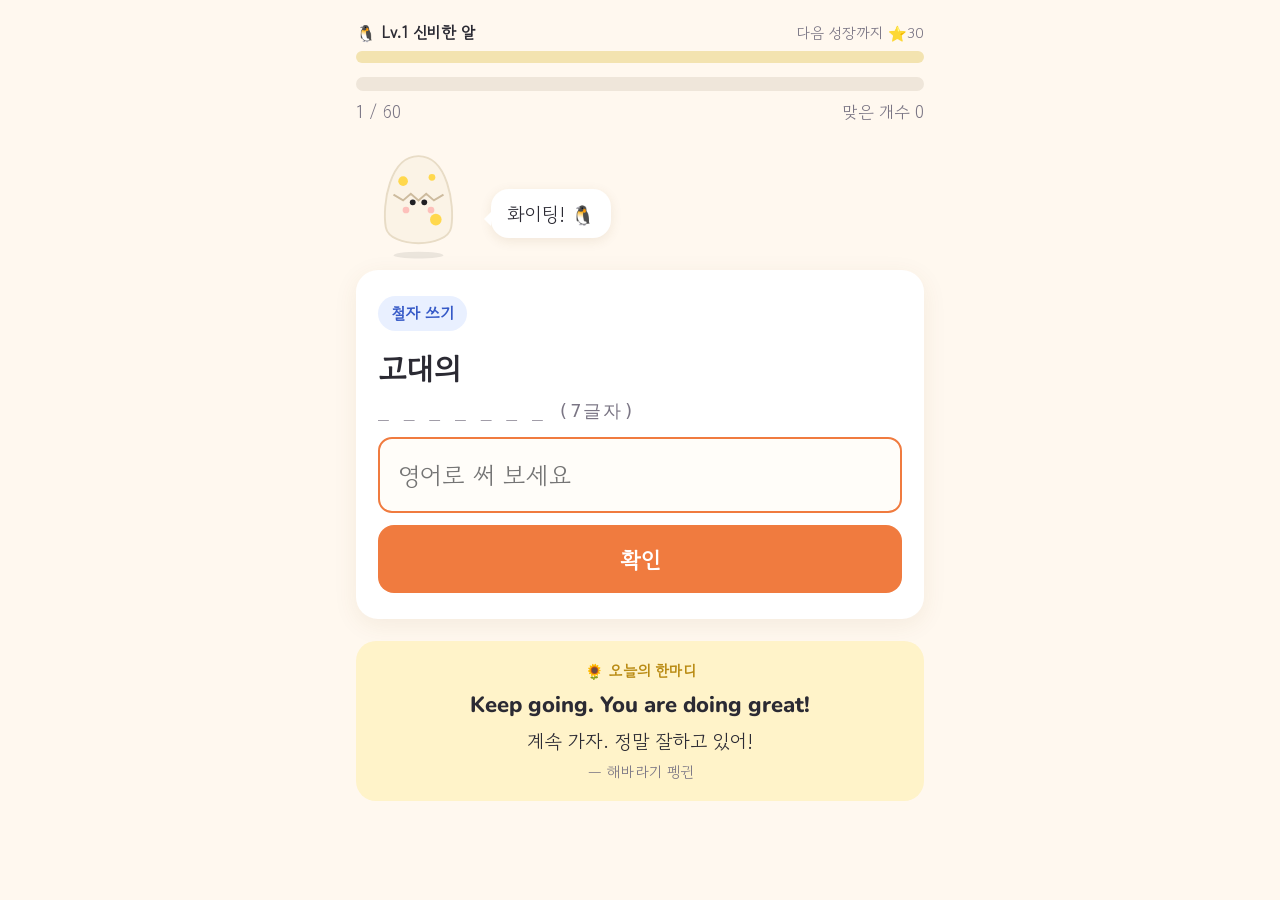
==== commit 62edbf62: "펭귄 성장 10단계로 확장, 펭귄 마을(다 키운 친구) 추가 Co-Authored-By: Claude Opus 5.5 <noreply@anthropic.com> Claude-Ses" ====
--- a/q1/index.html
+++ b/q1/index.html
@@ -57,7 +57,8 @@
   .quote .en{font-family:"Nunito",sans-serif;font-weight:800;font-size:22px;margin-top:6px}
   .quote .ko{font-size:19px;margin-top:4px}
   .quote .by{font-size:15px;color:var(--sub);margin-top:4px}
-  .lv{display:flex;justify-content:space-between;align-items:center;font-size:17px;margin-bottom:6px}
+  .lv{display:flex;justify-content:space-between;align-items:center;gap:8px;font-size:16px;margin-bottom:6px}
+  .lv span{white-space:nowrap}
   .lv span{color:var(--sub);font-size:15px}
   .lvbar{height:12px;background:#f3e3b0;border-radius:99px;overflow:hidden;margin-bottom:14px}
   .lvbar>i{display:block;height:100%;background:linear-gradient(90deg,#ffe27a,#ffb800);transition:width .4s}
@@ -66,7 +67,9 @@
   .lvtitle{font-size:26px;font-weight:bold;color:var(--accent)}
   .lvname{font-size:24px;font-weight:bold;margin-top:4px}
   @keyframes pop{0%{transform:scale(.6);opacity:0}100%{transform:scale(1);opacity:1}}
-  .dex{display:grid;grid-template-columns:repeat(4,1fr);gap:8px;margin-top:12px;text-align:center;font-size:13px}
+  .vil{margin-top:14px;padding-top:12px;border-top:1px dashed var(--line)}
+  .vrow{display:flex;flex-wrap:wrap;gap:6px;margin-top:8px}.vrow div{width:56px}.vrow svg{width:100%;height:auto}
+  .dex{display:grid;grid-template-columns:repeat(5,1fr);gap:8px;margin-top:12px;text-align:center;font-size:13px}
   .dx svg{width:100%;height:auto}
   .dx.lock{color:var(--sub)}
   .dx .q{aspect-ratio:120/130;display:flex;align-items:center;justify-content:center;background:#f3ece3;border-radius:14px;font-size:30px;color:#c9bca9}
@@ -163,43 +166,59 @@
 
 const STAGES=[
  [0,"신비한 알","알 속에서 누가 자라고 있어! 단어를 맞히면 깨어나"],
- [10,"아기 펭귄","알을 깨고 아기 펭귄이 태어났어!"],
- [40,"꼬마 펭귄","머리에 해바라기 꽃잎이 돋아나기 시작했어!"],
- [100,"해바라기 펭귄","해바라기 모자가 활짝 피었어!"],
- [180,"여행가 펭귄","별꽃 가방을 메고 단어 모험을 떠나!"],
- [300,"왕관 펭귄","단어 왕 펭귄이 됐어! 👑"],
- [500,"황금 해바라기 펭귄","전설의 황금 펭귄이 나타났어! ✨"]
+ [30,"아기 펭귄","알을 깨고 아기 펭귄이 태어났어!"],
+ [80,"꼬마 펭귄","뒤뚱뒤뚱 걷기 시작했어!"],
+ [150,"새싹 펭귄","머리에 해바라기 꽃잎이 돋아나기 시작했어!"],
+ [250,"해바라기 펭귄","해바라기 모자가 활짝 피었어!"],
+ [380,"여행가 펭귄","별꽃 가방을 메고 단어 모험을 떠나!"],
+ [540,"모험가 펭귄","따뜻한 목도리를 두르고 더 멀리 가 보자!"],
+ [730,"박사 펭귄","동글 안경을 쓴 단어 박사가 됐어! 🤓"],
+ [950,"왕관 펭귄","단어 왕 펭귄이 됐어! 👑"],
+ [1200,"황금 해바라기 펭귄","전설의 황금 펭귄이 나타났어! ✨"]
 ];
+const CYCLE=1500; // 황금 펭귄(1200) 다음 300개를 더 모으면 마을로 이사 + 새 알
+const PETAL=[["#ffd84d","#f0bf2a"],["#ffb3cf","#ef8fb2"],["#a9dcff","#78bde8"],["#cdb4ff","#a98ae8"],["#ffb48a","#ee8f5d"]];
 const XPKEY="seola_penguin_xp";
 let memXP=0;
 function getXP(){try{const v=localStorage.getItem(XPKEY);return v?+v:memXP}catch(e){return memXP}}
 function setXP(v){memXP=v;try{localStorage.setItem(XPKEY,String(v))}catch(e){}}
-function stageOf(xp){let s=0;for(let i=0;i<STAGES.length;i++)if(xp>=STAGES[i][0])s=i;return s}
-function addXP(n){const before=stageOf(getXP());setXP(getXP()+n);window.__gain=(window.__gain||0)+n;const after=stageOf(getXP());if(after>before)window.__levelUp=after;renderLv();}
+function info(xp){const gen=Math.floor(xp/CYCLE),w=xp-gen*CYCLE;let st=0;for(let i=0;i<STAGES.length;i++)if(w>=STAGES[i][0])st=i;return{gen,st,w}}
+function stageOf(xp){return info(xp).st}
+function addXP(n){const b=info(getXP());setXP(getXP()+n);window.__gain=(window.__gain||0)+n;const a=info(getXP());
+  if(a.gen>b.gen) window.__levelUp={st:0,gen:a.gen,newGen:true};
+  else if(a.st>b.st) window.__levelUp={st:a.st,gen:a.gen};
+  renderLv();}
 function lvHTML(){
-  const xp=getXP(),st=stageOf(xp),cur=STAGES[st][0],nx=STAGES[st+1];
-  const pct=nx?Math.round((xp-cur)/(nx[0]-cur)*100):100;
-  return `<div class="lv"><b>🐧 Lv.${st+1} ${STAGES[st][1]}</b><span>${nx?`다음 성장까지 ⭐${nx[0]-xp}`:"최고 레벨!"}</span></div><div class="lvbar"><i style="width:${pct}%"></i></div>`;
-}
-function renderLv(){const e=document.getElementById("lv");if(e)e.innerHTML=lvHTML();}
-function showLevelUp(st,cb){
+  const I=info(getXP()),cur=STAGES[I.st][0],nx=STAGES[I.st+1];
+  const target=nx?nx[0]:CYCLE, pct=Math.round((I.w-cur)/(target-cur)*100);
+  const right = nx?`다음 성장까지 ⭐${nx[0]-I.w}`:`마을 이사까지 ⭐${CYCLE-I.w}`;
+  return `<div class="lv"><b>🐧 ${I.gen?`${I.gen+1}번째 친구 · `:""}Lv.${I.st+1} ${STAGES[I.st][1]}</b><span>${right}</span></div><div class="lvbar"><i style="width:${pct}%"></i></div>`;
+}
+function renderLv(){document.querySelectorAll(".lvbox").forEach(e=>e.innerHTML=lvHTML());}
+function showLevelUp(L,cb){
   const o=document.createElement("div");o.className="ov";
-  o.innerHTML=`<div class="ovc"><div class="lvtitle">🎉 펭귄이 자랐어!</div><div class="pg big">${penguin("happy",st)}</div><div class="lvname">Lv.${st+1} ${STAGES[st][1]}</div><div class="muted" style="margin:6px 0 4px">${STAGES[st][2]}</div><button id="ovok">좋아! 계속하기</button></div>`;
+  const title=L.newGen?"🏡 황금 펭귄이 펭귄 마을로 이사했어!":"🎉 펭귄이 자랐어!";
+  const desc=L.newGen?`그리고 새 친구 알이 도착했어! ${L.gen+1}번째 펭귄 친구를 키워 보자 🥚`:STAGES[L.st][2];
+  o.innerHTML=`<div class="ovc"><div class="lvtitle">${title}</div><div class="pg big">${penguin("happy",L.st,L.gen)}</div><div class="lvname">${L.gen?`${L.gen+1}번째 친구 · `:""}Lv.${L.st+1} ${STAGES[L.st][1]}</div><div class="muted" style="margin:6px 0 4px">${desc}</div><button id="ovok">좋아! 계속하기</button></div>`;
   document.body.appendChild(o);
   document.getElementById("ovok").onclick=()=>{o.remove();cb&&cb();};
 }
 function dexHTML(){
-  const st=stageOf(getXP());
-  return `<div class="card"><b>🌻 펭귄 성장 도감</b><div class="dex">${STAGES.map((s,i)=>`<div class="dx ${i>st?"lock":""}">${i<=st?penguin("normal",i):'<div class="q">?</div>'}<div>${i<=st?s[1]:`⭐${s[0]}`}</div></div>`).join("")}</div></div>`;
-}
-function penguin(mood, st){
-  if(st===undefined) st=stageOf(getXP());
+  const I=info(getXP());
+  const village = I.gen ? `<div class="vil"><b>🏡 펭귄 마을</b> <span class="muted">다 키운 친구 ${I.gen}마리</span><div class="vrow">${Array.from({length:I.gen},(_,g)=>`<div>${penguin("happy",9,g)}</div>`).join("")}</div></div>` : `<div class="muted" style="margin-top:10px">Lv.10까지 키우면 황금 펭귄이 🏡펭귄 마을로 이사 가고, 새 친구 알이 생겨!</div>`;
+  return `<div class="card"><b>🌻 펭귄 성장 도감</b> <span class="muted">${I.gen?`${I.gen+1}번째 친구`:""}</span><div class="dex">${STAGES.map((s,i)=>`<div class="dx ${i>I.st?"lock":""}">${i<=I.st?penguin("normal",i,I.gen):'<div class="q">?</div>'}<div>${i<=I.st?s[1]:`⭐${s[0]}`}</div></div>`).join("")}</div>${village}</div>`;
+}
+function penguin(mood, st, gen){
+  if(st===undefined||gen===undefined){const I=info(getXP()); if(st===undefined) st=I.st; if(gen===undefined) gen=I.gen;}
   const cls = mood==="happy"?"hop":mood==="sad"?"shake":"";
+  const gold = st>=9;
+  const [pf0,ps0]=PETAL[gen%PETAL.length];
+  const pf = gold?"#ffc21a":pf0, ps = gold?"#e0a000":ps0;
   if(st===0){
     const face = mood==="happy" ? '<path d="M50 70 q4 -4 8 0 M62 70 q4 -4 8 0" stroke="#1f1f24" stroke-width="2.5" fill="none" stroke-linecap="round"/>' : mood==="sad" ? '<circle cx="54" cy="70" r="2.5" fill="#1f1f24"/><circle cx="66" cy="70" r="2.5" fill="#1f1f24"/>' : '<circle cx="54" cy="70" r="3" fill="#1f1f24"/><circle cx="66" cy="70" r="3" fill="#1f1f24"/>';
     return `<svg viewBox="0 0 120 130" class="${cls}"><ellipse cx="60" cy="125" rx="26" ry="3.5" fill="rgba(0,0,0,.08)"/>
     <path d="M60 22 C 30 22 22 72 26 96 C 30 118 90 118 94 96 C 98 72 90 22 60 22 z" fill="#fbf3e6" stroke="#e8dcc6" stroke-width="2"/>
-    <circle cx="44" cy="48" r="5" fill="#ffe27a"/><circle cx="78" cy="88" r="6" fill="#ffe27a"/><circle cx="74" cy="44" r="3.5" fill="#ffe27a"/>
+    <circle cx="44" cy="48" r="5" fill="${pf}"/><circle cx="78" cy="88" r="6" fill="${pf}"/><circle cx="74" cy="44" r="3.5" fill="${pf}"/>
     <path d="M34 62 l10 6 l8 -7 l8 7 l8 -7 l8 7 l10 -6" stroke="#cdbb9e" stroke-width="2" fill="none"/>
     ${face}<circle cx="47" cy="78" r="3.5" fill="#ff9e9e" opacity=".6"/><circle cx="73" cy="78" r="3.5" fill="#ff9e9e" opacity=".6"/></svg>`;
   }
@@ -210,19 +229,19 @@
     : '<circle cx="48" cy="55" r="4.3" fill="#1f1f24"/><circle cx="72" cy="55" r="4.3" fill="#1f1f24"/><circle cx="49.4" cy="53.5" r="1.4" fill="#fff"/><circle cx="73.4" cy="53.5" r="1.4" fill="#fff"/>';
   const nose = mood==="sad" ? '<ellipse cx="60" cy="60" rx="6" ry="4" fill="#8a4a2a"/>' : '<ellipse cx="60" cy="59" rx="6.5" ry="4.5" fill="#8a4a2a"/><ellipse cx="58" cy="57.5" rx="2" ry="1" fill="#b06a45"/>';
   const mouth = mood==="happy" ? '<path d="M56 66 q4 4 8 0" stroke="#8a4a2a" stroke-width="2" fill="none" stroke-linecap="round"/>' : '';
-  const gold = st>=6;
-  const pf = gold?"#ffc21a":"#ffd84d", ps = gold?"#e0a000":"#f0bf2a";
   let petals="";
-  if(st===2){ for(let i=0;i<10;i++){petals+=`<ellipse cx="60" cy="25" rx="7" ry="8" fill="#ffe98a" stroke="#f0cf4a" stroke-width="1" transform="rotate(${i*36+18} 60 52)"/>`} }
-  if(st>=3){ for(let i=0;i<10;i++){petals+=`<ellipse cx="60" cy="19" rx="13" ry="13" fill="${pf}" stroke="${ps}" stroke-width="1.2" transform="rotate(${i*36+18} 60 52)"/>`} }
+  if(st===3){ for(let i=0;i<10;i++){petals+=`<ellipse cx="60" cy="25" rx="7" ry="8" fill="${pf}" stroke="${ps}" stroke-width="1" opacity=".85" transform="rotate(${i*36+18} 60 52)"/>`} }
+  if(st>=4){ for(let i=0;i<10;i++){petals+=`<ellipse cx="60" cy="19" rx="13" ry="13" fill="${pf}" stroke="${ps}" stroke-width="1.2" transform="rotate(${i*36+18} 60 52)"/>`} }
+  const scarf = st>=6 ? '<path d="M35 77 q25 11 50 0 l1 8 q-26 12 -52 0 z" fill="#e8574a"/><path d="M74 84 l7 17 l-9 -1 z" fill="#d94a3e"/>' : "";
   let bag="";
-  if(st>=4){ let star=""; for(let i=0;i<5;i++){star+=`<ellipse cx="30" cy="85" rx="4.5" ry="6" fill="${pf}" stroke="${ps}" stroke-width="1" transform="rotate(${i*72} 30 92)"/>`}
+  if(st>=5){ let star=""; for(let i=0;i<5;i++){star+=`<ellipse cx="30" cy="85" rx="4.5" ry="6" fill="${pf}" stroke="${ps}" stroke-width="1" transform="rotate(${i*72} 30 92)"/>`}
     bag=`<path d="M84 82 L34 108" stroke="#2b2b30" stroke-width="3.2" stroke-linecap="round"/>${star}<circle cx="30" cy="92" r="4" fill="#e86a2e"/>`; }
-  const crown = st>=5 ? `<path d="M46 26 l4 -14 l6 9 l4 -12 l4 12 l6 -9 l4 14 z" fill="#ffcf33" stroke="#d99a00" stroke-width="1.5" stroke-linejoin="round"/><circle cx="60" cy="20" r="2.4" fill="#ff6b8a"/>` : "";
+  const glasses = st>=7 ? '<circle cx="48" cy="55" r="8.5" fill="none" stroke="#5a3b22" stroke-width="2.2"/><circle cx="72" cy="55" r="8.5" fill="none" stroke="#5a3b22" stroke-width="2.2"/><path d="M56.5 55 h7" stroke="#5a3b22" stroke-width="2.2"/>' : "";
+  const crown = st>=8 ? `<path d="M46 26 l4 -14 l6 9 l4 -12 l4 12 l6 -9 l4 14 z" fill="#ffcf33" stroke="#d99a00" stroke-width="1.5" stroke-linejoin="round"/><circle cx="60" cy="20" r="2.4" fill="#ff6b8a"/>` : "";
   const glow = gold ? `<circle cx="60" cy="66" r="58" fill="url(#gl)"/><path d="M14 30 l3 7 l7 3 l-7 3 l-3 7 l-3 -7 l-7 -3 l7 -3 z M104 70 l2.5 5 l5 2.5 l-5 2.5 l-2.5 5 l-2.5 -5 l-5 -2.5 l5 -2.5 z" fill="#ffd84d"/>` : "";
   const tuft = st===1 ? '<path d="M56 24 q2 -8 4 0 q2 -8 4 0" stroke="#5f5f66" stroke-width="3" fill="none" stroke-linecap="round"/>' : "";
   const shell = st===1 ? '<path d="M28 100 l8 -8 l7 8 l8 -8 l9 8 l9 -8 l8 8 l7 -8 l8 8 q0 26 -32 26 q-32 0 -32 -26 z" fill="#fbf3e6" stroke="#e8dcc6" stroke-width="2"/>' : "";
-  const scale = st===1 ? .78 : st===2 ? .9 : 1;
+  const scale = st===1 ? .76 : st===2 ? .84 : st===3 ? .92 : 1;
   return `<svg viewBox="0 0 120 130" xmlns="http://www.w3.org/2000/svg" class="${cls}">
     <defs><radialGradient id="gl"><stop offset="0" stop-color="#fff2a8" stop-opacity=".9"/><stop offset="1" stop-color="#fff2a8" stop-opacity="0"/></radialGradient></defs>
     ${glow}
@@ -236,7 +255,7 @@
     <circle cx="60" cy="52" r="29" fill="#5f5f66"/>
     <path d="M33 58 q0 -18 13 -22 q8 -2 14 6 q6 -8 14 -6 q13 4 13 22 q0 20 -27 20 q-27 0 -27 -20 z" fill="#fbf3e6"/>
     <circle cx="41" cy="64" r="4.5" fill="#ff9e9e" opacity=".75"/><circle cx="79" cy="64" r="4.5" fill="#ff9e9e" opacity=".75"/>
-    ${eyes}${nose}${mouth}${bag}${crown}${shell}
+    ${eyes}${nose}${mouth}${glasses}${scarf}${bag}${crown}${shell}
     </g>
   </svg>`;
 }
@@ -287,7 +306,7 @@
   const isSp = q.type==="spell";
   const hint = isSp ? w[0].split("").map(c=>c===" "?"  ":"_").join(" ") + `  (${w[0].replace(/ /g,"").length}글자)` : (w[1]?w[1]:"");
   $app.innerHTML = `
-  <div id="lv">${lvHTML()}</div>
+  <div class="lvbox">${lvHTML()}</div>
   <div class="bar"><i style="width:${idx/qs.length*100}%"></i></div>
   <div class="top"><span>${idx+1} / ${qs.length}</span><span>맞은 개수 ${results.filter(r=>r.ok).length}</span></div>
   <div class="pg" id="pg">${penguin("normal")}<div class="bubble" id="bub">${CHEER[Math.floor(Math.random()*CHEER.length)]}</div></div>
@@ -333,7 +352,7 @@
   if(wrong.length){ t += `\n틀린 단어 ${wrong.length}개\n` + wrong.map((r,i)=>`${i+1}. ${r.word} = ${r.meaning} (${r.type==="spell"?"철자":"뜻"} / 내 답: ${r.mine})`).join("\n"); }
   else t += "\n모두 맞았어요! 💯";
   const st=stageOf(getXP());
-  t += `\n\n🐧 펭귄: Lv.${st+1} ${STAGES[st][1]} (모은 별 ${getXP()}개)`;
+  const I2=info(getXP()); t += `\n\n🐧 펭귄: ${I2.gen?`${I2.gen+1}번째 친구 `:""}Lv.${st+1} ${STAGES[st][1]} (모은 별 ${getXP()}개, 마을 친구 ${I2.gen}마리)`;
   return t;
 }
 
@@ -341,7 +360,7 @@
   const ok = results.filter(r=>r.ok).length, wrong = results.filter(r=>!r.ok);
   const pct = Math.round(ok/results.length*100);
   const msg = pct===100?"완벽해! 최고야 💯":pct>=80?"정말 잘했어! 👏":pct>=60?"좋아, 조금만 더! 💪":"틀린 단어만 다시 해 보자! 🔁";
-  const bonus = (results.length>=10?10:3) + (pct===100?20:0);
+  const bonus = results.length>=10 ? (10 + (pct===100?20:0)) : 3;
   addXP(bonus);
   const gain = window.__gain;
   $app.innerHTML = `
@@ -350,9 +369,9 @@
     <div class="muted">${today()} · ${esc(window.__label)}</div>
     <div class="score">${ok} / ${results.length}</div>
     <div style="font-size:20px;font-weight:bold">${pct}점 · ${msg}</div>
-    <div class="gain">이번에 모은 별 ⭐+${gain} <span class="muted">(끝까지 푼 보너스 +${bonus})</span></div>
+    <div class="gain">이번에 모은 별 ⭐+${gain} <span class="muted">(보너스 +${bonus})</span></div>
   </div>
-  <div class="card" id="lv">${lvHTML()}</div>
+  <div class="card lvbox">${lvHTML()}</div>
   ${wrong.length?`<div class="card">
     <b>틀린 단어 ${wrong.length}개</b> <span class="muted">아래 메일 버튼으로 아빠한테 보내줘</span>
     <table><tr><th>단어</th><th>정답 뜻</th><th>내 답</th></tr>
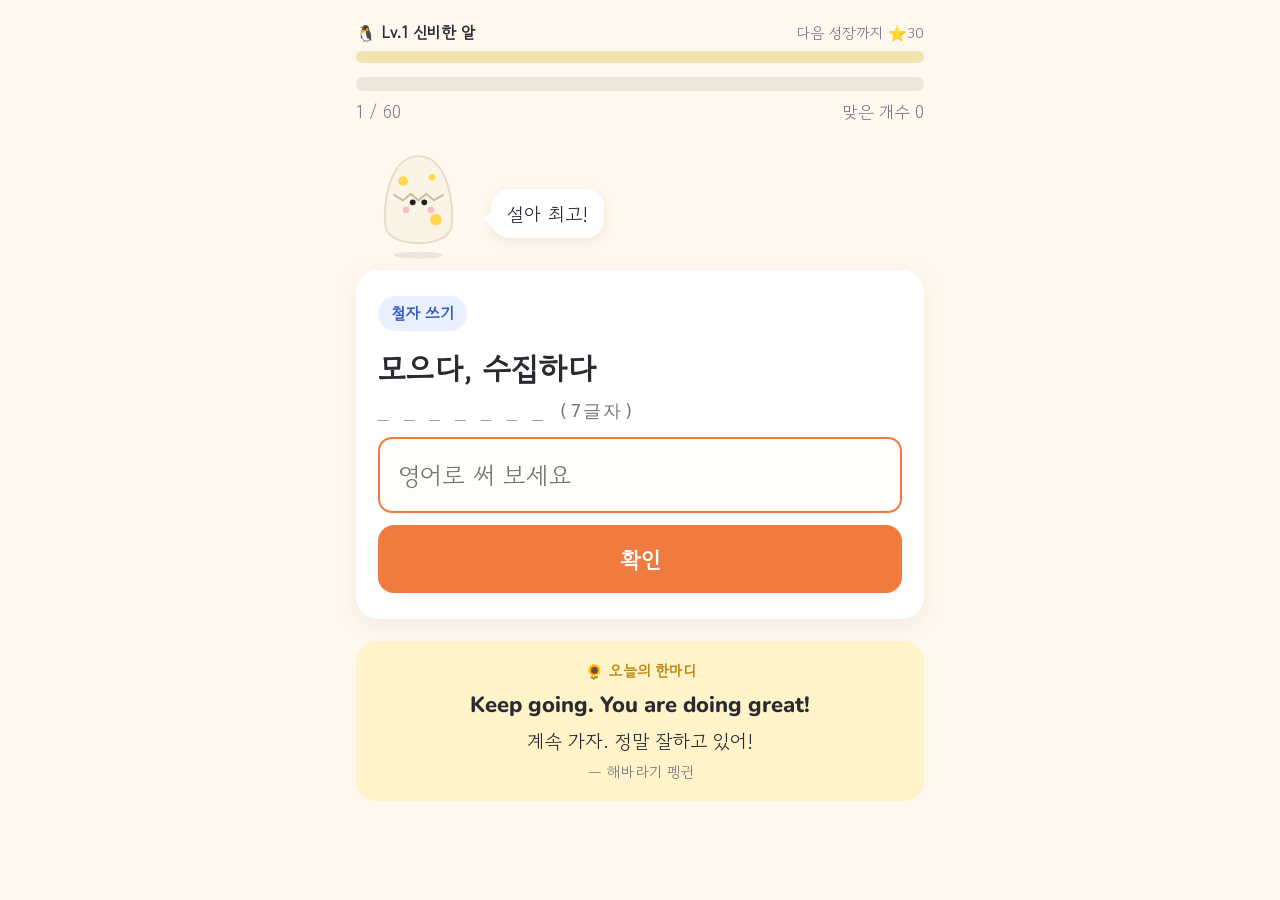
==== commit 0b6e97fe: "해바라기 꽃잎과 몸이 단계별로 천천히 커지게, 노란 해바라기로 고정 Co-Authored-By: Claude Opus 5.5 <noreply@anthropic.com> Claude" ====
--- a/q1/index.html
+++ b/q1/index.html
@@ -212,7 +212,7 @@
   if(st===undefined||gen===undefined){const I=info(getXP()); if(st===undefined) st=I.st; if(gen===undefined) gen=I.gen;}
   const cls = mood==="happy"?"hop":mood==="sad"?"shake":"";
   const gold = st>=9;
-  const [pf0,ps0]=PETAL[gen%PETAL.length];
+  const [pf0,ps0]=PETAL[0];   // 설아가 좋아하는 노란 해바라기로 고정
   const pf = gold?"#ffc21a":pf0, ps = gold?"#e0a000":ps0;
   if(st===0){
     const face = mood==="happy" ? '<path d="M50 70 q4 -4 8 0 M62 70 q4 -4 8 0" stroke="#1f1f24" stroke-width="2.5" fill="none" stroke-linecap="round"/>' : mood==="sad" ? '<circle cx="54" cy="70" r="2.5" fill="#1f1f24"/><circle cx="66" cy="70" r="2.5" fill="#1f1f24"/>' : '<circle cx="54" cy="70" r="3" fill="#1f1f24"/><circle cx="66" cy="70" r="3" fill="#1f1f24"/>';
@@ -230,8 +230,8 @@
   const nose = mood==="sad" ? '<ellipse cx="60" cy="60" rx="6" ry="4" fill="#8a4a2a"/>' : '<ellipse cx="60" cy="59" rx="6.5" ry="4.5" fill="#8a4a2a"/><ellipse cx="58" cy="57.5" rx="2" ry="1" fill="#b06a45"/>';
   const mouth = mood==="happy" ? '<path d="M56 66 q4 4 8 0" stroke="#8a4a2a" stroke-width="2" fill="none" stroke-linecap="round"/>' : '';
   let petals="";
-  if(st===3){ for(let i=0;i<10;i++){petals+=`<ellipse cx="60" cy="25" rx="7" ry="8" fill="${pf}" stroke="${ps}" stroke-width="1" opacity=".85" transform="rotate(${i*36+18} 60 52)"/>`} }
-  if(st>=4){ for(let i=0;i<10;i++){petals+=`<ellipse cx="60" cy="19" rx="13" ry="13" fill="${pf}" stroke="${ps}" stroke-width="1.2" transform="rotate(${i*36+18} 60 52)"/>`} }
+  const PR=[0,0,0,6,8,9.5,11,12,13,14][st];   // 단계별 해바라기 꽃잎 크기 (천천히 커짐)
+  if(PR){ const off=22+PR*0.85; for(let i=0;i<10;i++){petals+=`<ellipse cx="60" cy="${52-off}" rx="${PR}" ry="${PR}" fill="${pf}" stroke="${ps}" stroke-width="1.2" transform="rotate(${i*36+18} 60 52)"/>`} }
   const scarf = st>=6 ? '<path d="M35 77 q25 11 50 0 l1 8 q-26 12 -52 0 z" fill="#e8574a"/><path d="M74 84 l7 17 l-9 -1 z" fill="#d94a3e"/>' : "";
   let bag="";
   if(st>=5){ let star=""; for(let i=0;i<5;i++){star+=`<ellipse cx="30" cy="85" rx="4.5" ry="6" fill="${pf}" stroke="${ps}" stroke-width="1" transform="rotate(${i*72} 30 92)"/>`}
@@ -241,7 +241,7 @@
   const glow = gold ? `<circle cx="60" cy="66" r="58" fill="url(#gl)"/><path d="M14 30 l3 7 l7 3 l-7 3 l-3 7 l-3 -7 l-7 -3 l7 -3 z M104 70 l2.5 5 l5 2.5 l-5 2.5 l-2.5 5 l-2.5 -5 l-5 -2.5 l5 -2.5 z" fill="#ffd84d"/>` : "";
   const tuft = st===1 ? '<path d="M56 24 q2 -8 4 0 q2 -8 4 0" stroke="#5f5f66" stroke-width="3" fill="none" stroke-linecap="round"/>' : "";
   const shell = st===1 ? '<path d="M28 100 l8 -8 l7 8 l8 -8 l9 8 l9 -8 l8 8 l7 -8 l8 8 q0 26 -32 26 q-32 0 -32 -26 z" fill="#fbf3e6" stroke="#e8dcc6" stroke-width="2"/>' : "";
-  const scale = st===1 ? .76 : st===2 ? .84 : st===3 ? .92 : 1;
+  const scale = [1,.7,.78,.84,.88,.92,.95,.98,1,1.02][st];   // 단계별 몸 크기 (천천히 커짐)
   return `<svg viewBox="0 0 120 130" xmlns="http://www.w3.org/2000/svg" class="${cls}">
     <defs><radialGradient id="gl"><stop offset="0" stop-color="#fff2a8" stop-opacity=".9"/><stop offset="1" stop-color="#fff2a8" stop-opacity="0"/></radialGradient></defs>
     ${glow}
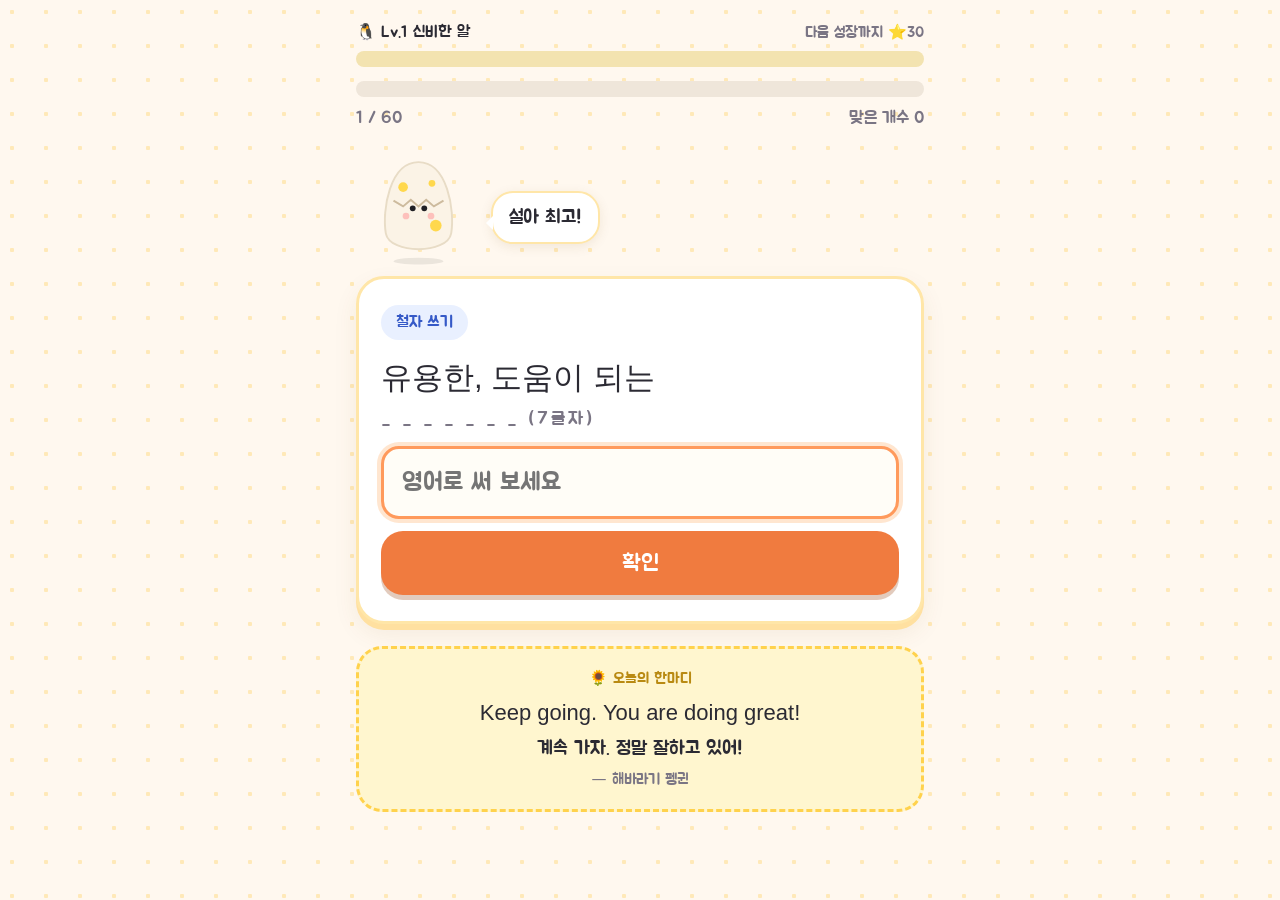
==== commit c9cf8916: "설아 사이트: 귀여운 테마(Jua 폰트·파스텔), 홈 새 레이아웃(시계·날씨·타일·조펭솜 배너), 메뉴 이름 변경, 학원시간표 주간 보기 Co-Authored-By: Claude " ====
--- a/q1/index.html
+++ b/q1/index.html
@@ -4,7 +4,7 @@
 <meta charset="utf-8">
 <meta name="viewport" content="width=device-width, initial-scale=1">
 <title>설아 영어단어 퀴즈 1회차</title>
-<link href="https://fonts.googleapis.com/css2?family=Gowun+Dodum&family=Nunito:wght@700;800&display=swap" rel="stylesheet">
+<link rel="stylesheet" href="../theme.css">
 <style>
   :root{--bg:#fff8ef;--card:#ffffff;--ink:#2b2a33;--sub:#7a7584;--accent:#f07b3f;--accent2:#ffd36e;--ok:#2e9e6a;--okbg:#e6f6ee;--no:#d64545;--nobg:#fdeaea;--line:#efe6da}
   *{box-sizing:border-box}
--- a/theme.css
+++ b/theme.css
@@ -0,0 +1,818 @@
+/* 설아 사이트 공통 테마: 귀여운 둥근 글꼴(Jua, SIL OFL) + 파스텔 둥근 모양.
+   글꼴 파일은 fonts/ 폴더에 들어 있어서 인터넷 글꼴 서버가 없어도 나와요. */
+@font-face {
+  font-family: 'Jua';
+  font-style: normal;
+  font-display: swap;
+  font-weight: 400;
+  src: url(fonts/jua-2-400-normal.woff2) format('woff2');
+  unicode-range: U+d723-d728,U+d72a-d733,U+d735-d748,U+d74a-d74f,U+d752-d753,U+d755-d757,U+d75a-d75f,U+d762-d764,U+d766-d768,U+d76a-d76b,U+d76d-d76f,U+d771-d787,U+d789-d78b,U+d78d-d78f,U+d791-d797,U+d79a,U+d79c,U+d79e-d7a3,U+f900-f909,U+f90b-f92e;
+}
+
+@font-face {
+  font-family: 'Jua';
+  font-style: normal;
+  font-display: swap;
+  font-weight: 400;
+  src: url(fonts/jua-3-400-normal.woff2) format('woff2');
+  unicode-range: U+d679-d68b,U+d68e-d69e,U+d6a0,U+d6a2-d6a7,U+d6a9-d6c3,U+d6c6-d6c7,U+d6c9-d6cb,U+d6cd-d6d3,U+d6d5-d6d6,U+d6d8-d6e3,U+d6e5-d6e7,U+d6e9-d6fb,U+d6fd-d717,U+d719-d71f,U+d721-d722;
+}
+
+@font-face {
+  font-family: 'Jua';
+  font-style: normal;
+  font-display: swap;
+  font-weight: 400;
+  src: url(fonts/jua-4-400-normal.woff2) format('woff2');
+  unicode-range: U+d5bc-d5c7,U+d5ca-d5cb,U+d5cd-d5cf,U+d5d1-d5d7,U+d5d9-d5da,U+d5dc,U+d5de-d5e3,U+d5e6-d5e7,U+d5e9-d5eb,U+d5ed-d5f6,U+d5f8,U+d5fa-d5ff,U+d602-d603,U+d605-d607,U+d609-d60f,U+d612-d613,U+d616-d61b,U+d61d-d637,U+d63a-d63b,U+d63d-d63f,U+d641-d647,U+d64a-d64c,U+d64e-d653,U+d656-d657,U+d659-d65b,U+d65d-d666,U+d668,U+d66a-d678;
+}
+
+@font-face {
+  font-family: 'Jua';
+  font-style: normal;
+  font-display: swap;
+  font-weight: 400;
+  src: url(fonts/jua-5-400-normal.woff2) format('woff2');
+  unicode-range: U+d507,U+d509-d50b,U+d50d-d513,U+d515-d53b,U+d53e-d53f,U+d541-d543,U+d545-d54c,U+d54e,U+d550,U+d552-d557,U+d55a-d55b,U+d55d-d55f,U+d561-d564,U+d566-d567,U+d56a,U+d56c,U+d56e-d573,U+d576-d577,U+d579-d583,U+d585-d586,U+d58a-d5a4,U+d5a6-d5bb;
+}
+
+@font-face {
+  font-family: 'Jua';
+  font-style: normal;
+  font-display: swap;
+  font-weight: 400;
+  src: url(fonts/jua-6-400-normal.woff2) format('woff2');
+  unicode-range: U+d464-d477,U+d47a-d47b,U+d47d-d47f,U+d481-d487,U+d489-d48a,U+d48c,U+d48e-d4e7,U+d4e9-d503,U+d505-d506;
+}
+
+@font-face {
+  font-family: 'Jua';
+  font-style: normal;
+  font-display: swap;
+  font-weight: 400;
+  src: url(fonts/jua-7-400-normal.woff2) format('woff2');
+  unicode-range: U+d3bf-d3c7,U+d3ca-d3cf,U+d3d1-d3eb,U+d3ee-d3ef,U+d3f1-d3f3,U+d3f5-d3fb,U+d3fd-d400,U+d402-d45b,U+d45d-d463;
+}
+
+@font-face {
+  font-family: 'Jua';
+  font-style: normal;
+  font-display: swap;
+  font-weight: 400;
+  src: url(fonts/jua-8-400-normal.woff2) format('woff2');
+  unicode-range: U+d2ff,U+d302-d304,U+d306-d30b,U+d30f,U+d311-d313,U+d315-d31b,U+d31e,U+d322-d324,U+d326-d327,U+d32a-d32b,U+d32d-d32f,U+d331-d337,U+d339-d33c,U+d33e-d37b,U+d37e-d37f,U+d381-d383,U+d385-d38b,U+d38e-d390,U+d392-d397,U+d39a-d39b,U+d39d-d39f,U+d3a1-d3a7,U+d3a9-d3aa,U+d3ac,U+d3ae-d3b3,U+d3b5-d3b7,U+d3b9-d3bb,U+d3bd-d3be;
+}
+
+@font-face {
+  font-family: 'Jua';
+  font-style: normal;
+  font-display: swap;
+  font-weight: 400;
+  src: url(fonts/jua-9-400-normal.woff2) format('woff2');
+  unicode-range: U+d257-d27f,U+d281-d29b,U+d29d-d29f,U+d2a1-d2ab,U+d2ad-d2b7,U+d2ba-d2bb,U+d2bd-d2bf,U+d2c1-d2c7,U+d2c9-d2ef,U+d2f2-d2f3,U+d2f5-d2f7,U+d2f9-d2fe;
+}
+
+@font-face {
+  font-family: 'Jua';
+  font-style: normal;
+  font-display: swap;
+  font-weight: 400;
+  src: url(fonts/jua-10-400-normal.woff2) format('woff2');
+  unicode-range: U+d1b4,U+d1b6-d1f3,U+d1f5-d22b,U+d22e-d22f,U+d231-d233,U+d235-d23b,U+d23d-d240,U+d242-d256;
+}
+
+@font-face {
+  font-family: 'Jua';
+  font-style: normal;
+  font-display: swap;
+  font-weight: 400;
+  src: url(fonts/jua-11-400-normal.woff2) format('woff2');
+  unicode-range: U+d105-d12f,U+d132-d133,U+d135-d137,U+d139-d13f,U+d141-d142,U+d144,U+d146-d14b,U+d14e-d14f,U+d151-d153,U+d155-d15b,U+d15e-d187,U+d189-d19f,U+d1a2-d1a3,U+d1a5-d1a7,U+d1a9-d1af,U+d1b2-d1b3;
+}
+
+@font-face {
+  font-family: 'Jua';
+  font-style: normal;
+  font-display: swap;
+  font-weight: 400;
+  src: url(fonts/jua-12-400-normal.woff2) format('woff2');
+  unicode-range: U+d04b-d04f,U+d051-d057,U+d059-d06b,U+d06d-d06f,U+d071-d073,U+d075-d07b,U+d07e-d0a3,U+d0a6-d0a7,U+d0a9-d0ab,U+d0ad-d0b3,U+d0b6,U+d0b8,U+d0ba-d0bf,U+d0c2-d0c3,U+d0c5-d0c7,U+d0c9-d0cf,U+d0d2,U+d0d6-d0db,U+d0de-d0df,U+d0e1-d0e3,U+d0e5-d0eb,U+d0ee-d0f0,U+d0f2-d104;
+}
+
+@font-face {
+  font-family: 'Jua';
+  font-style: normal;
+  font-display: swap;
+  font-weight: 400;
+  src: url(fonts/jua-13-400-normal.woff2) format('woff2');
+  unicode-range: U+cfa2-cfc3,U+cfc5-cfdf,U+cfe2-cfe3,U+cfe5-cfe7,U+cfe9-cff4,U+cff6-cffb,U+cffd-cfff,U+d001-d003,U+d005-d017,U+d019-d033,U+d036-d037,U+d039-d03b,U+d03d-d04a;
+}
+
+@font-face {
+  font-family: 'Jua';
+  font-style: normal;
+  font-display: swap;
+  font-weight: 400;
+  src: url(fonts/jua-14-400-normal.woff2) format('woff2');
+  unicode-range: U+cef0-cef3,U+cef6,U+cef9-ceff,U+cf01-cf03,U+cf05-cf07,U+cf09-cf0f,U+cf11-cf12,U+cf14-cf1b,U+cf1d-cf1f,U+cf21-cf2f,U+cf31-cf53,U+cf56-cf57,U+cf59-cf5b,U+cf5d-cf63,U+cf66,U+cf68,U+cf6a-cf6f,U+cf71-cf84,U+cf86-cf8b,U+cf8d-cfa1;
+}
+
+@font-face {
+  font-family: 'Jua';
+  font-style: normal;
+  font-display: swap;
+  font-weight: 400;
+  src: url(fonts/jua-15-400-normal.woff2) format('woff2');
+  unicode-range: U+ce3c-ce57,U+ce5a-ce5b,U+ce5d-ce5f,U+ce61-ce67,U+ce6a,U+ce6c,U+ce6e-ce73,U+ce76-ce77,U+ce79-ce7b,U+ce7d-ce83,U+ce85-ce88,U+ce8a-ce8f,U+ce91-ce93,U+ce95-ce97,U+ce99-ce9f,U+cea2,U+cea4-ceab,U+cead-cee3,U+cee6-cee7,U+cee9-ceeb,U+ceed-ceef;
+}
+
+@font-face {
+  font-family: 'Jua';
+  font-style: normal;
+  font-display: swap;
+  font-weight: 400;
+  src: url(fonts/jua-16-400-normal.woff2) format('woff2');
+  unicode-range: U+cd92-cd93,U+cd96-cd97,U+cd99-cd9b,U+cd9d-cda3,U+cda6-cda8,U+cdaa-cdaf,U+cdb1-cdc3,U+cdc5-cdcb,U+cdcd-cde7,U+cde9-ce03,U+ce05-ce1f,U+ce22-ce34,U+ce36-ce3b;
+}
+
+@font-face {
+  font-family: 'Jua';
+  font-style: normal;
+  font-display: swap;
+  font-weight: 400;
+  src: url(fonts/jua-17-400-normal.woff2) format('woff2');
+  unicode-range: U+ccef-cd07,U+cd0a-cd0b,U+cd0d-cd1a,U+cd1c,U+cd1e-cd2b,U+cd2d-cd5b,U+cd5d-cd77,U+cd79-cd91;
+}
+
+@font-face {
+  font-family: 'Jua';
+  font-style: normal;
+  font-display: swap;
+  font-weight: 400;
+  src: url(fonts/jua-18-400-normal.woff2) format('woff2');
+  unicode-range: U+cc3f-cc43,U+cc46-cc47,U+cc49-cc4b,U+cc4d-cc53,U+cc55-cc58,U+cc5a-cc5f,U+cc61-cc97,U+cc9a-cc9b,U+cc9d-cc9f,U+cca1-cca7,U+ccaa,U+ccac,U+ccae-ccb3,U+ccb6-ccb7,U+ccb9-ccbb,U+ccbd-cccf,U+ccd1-cce3,U+cce5-ccee;
+}
+
+@font-face {
+  font-family: 'Jua';
+  font-style: normal;
+  font-display: swap;
+  font-weight: 400;
+  src: url(fonts/jua-19-400-normal.woff2) format('woff2');
+  unicode-range: U+cb91-cbd3,U+cbd5-cbe3,U+cbe5-cc0b,U+cc0e-cc0f,U+cc11-cc13,U+cc15-cc1b,U+cc1d-cc20,U+cc23-cc27,U+cc2a-cc2b,U+cc2d,U+cc2f,U+cc31-cc37,U+cc3a,U+cc3c;
+}
+
+@font-face {
+  font-family: 'Jua';
+  font-style: normal;
+  font-display: swap;
+  font-weight: 400;
+  src: url(fonts/jua-20-400-normal.woff2) format('woff2');
+  unicode-range: U+caf4-cb47,U+cb4a-cb90;
+}
+
+@font-face {
+  font-family: 'Jua';
+  font-style: normal;
+  font-display: swap;
+  font-weight: 400;
+  src: url(fonts/jua-21-400-normal.woff2) format('woff2');
+  unicode-range: U+ca4a-ca4b,U+ca4e-ca4f,U+ca51-ca53,U+ca55-ca5b,U+ca5d-ca60,U+ca62-ca83,U+ca85-cabb,U+cabe-cabf,U+cac1-cac3,U+cac5-cacb,U+cacd-cad0,U+cad2,U+cad4-cad8,U+cada-caf3;
+}
+
+@font-face {
+  font-family: 'Jua';
+  font-style: normal;
+  font-display: swap;
+  font-weight: 400;
+  src: url(fonts/jua-22-400-normal.woff2) format('woff2');
+  unicode-range: U+c996-c997,U+c99a-c99c,U+c99e-c9bf,U+c9c2-c9c3,U+c9c5-c9c7,U+c9c9-c9cf,U+c9d2,U+c9d4,U+c9d7-c9d8,U+c9db,U+c9de-c9df,U+c9e1-c9e3,U+c9e5-c9e6,U+c9e8-c9eb,U+c9ee-c9f0,U+c9f2-c9f7,U+c9f9-ca0b,U+ca0d-ca28,U+ca2a-ca49;
+}
+
+@font-face {
+  font-family: 'Jua';
+  font-style: normal;
+  font-display: swap;
+  font-weight: 400;
+  src: url(fonts/jua-23-400-normal.woff2) format('woff2');
+  unicode-range: U+c8e9-c8f4,U+c8f6-c8fb,U+c8fe-c8ff,U+c901-c903,U+c905-c90b,U+c90e-c910,U+c912-c917,U+c919-c92b,U+c92d-c94f,U+c951-c953,U+c955-c96b,U+c96d-c973,U+c975-c987,U+c98a-c98b,U+c98d-c98f,U+c991-c995;
+}
+
+@font-face {
+  font-family: 'Jua';
+  font-style: normal;
+  font-display: swap;
+  font-weight: 400;
+  src: url(fonts/jua-24-400-normal.woff2) format('woff2');
+  unicode-range: U+c841-c84b,U+c84d-c86f,U+c872-c873,U+c875-c877,U+c879-c87f,U+c882-c884,U+c887-c88a,U+c88d-c8c3,U+c8c5-c8df,U+c8e1-c8e8;
+}
+
+@font-face {
+  font-family: 'Jua';
+  font-style: normal;
+  font-display: swap;
+  font-weight: 400;
+  src: url(fonts/jua-25-400-normal.woff2) format('woff2');
+  unicode-range: U+c779-c77b,U+c77e-c782,U+c786,U+c78b,U+c78d,U+c78f,U+c792-c793,U+c795,U+c797,U+c799-c79f,U+c7a2,U+c7a7-c7ab,U+c7ae-c7bb,U+c7bd-c7c0,U+c7c2-c7c7,U+c7c9-c7dc,U+c7de-c7ff,U+c802-c803,U+c805-c807,U+c809,U+c80b-c80f,U+c812,U+c814,U+c817-c81b,U+c81e-c81f,U+c821-c823,U+c825-c82e,U+c830-c837,U+c839-c83b,U+c83d-c840;
+}
+
+@font-face {
+  font-family: 'Jua';
+  font-style: normal;
+  font-display: swap;
+  font-weight: 400;
+  src: url(fonts/jua-26-400-normal.woff2) format('woff2');
+  unicode-range: U+c6bb-c6bf,U+c6c2,U+c6c4,U+c6c6-c6cb,U+c6ce-c6cf,U+c6d1-c6d3,U+c6d5-c6db,U+c6dd-c6df,U+c6e1-c6e7,U+c6e9-c6eb,U+c6ed-c6ef,U+c6f1-c6f8,U+c6fa-c703,U+c705-c707,U+c709-c70b,U+c70d-c716,U+c718,U+c71a-c71f,U+c722-c723,U+c725-c727,U+c729-c734,U+c736-c73b,U+c73e-c73f,U+c741-c743,U+c745-c74b,U+c74e-c750,U+c752-c757,U+c759-c773,U+c776-c777;
+}
+
+@font-face {
+  font-family: 'Jua';
+  font-style: normal;
+  font-display: swap;
+  font-weight: 400;
+  src: url(fonts/jua-27-400-normal.woff2) format('woff2');
+  unicode-range: U+c5f5-c5fb,U+c5fe,U+c602-c605,U+c607,U+c609-c60f,U+c611-c61a,U+c61c-c623,U+c626-c627,U+c629-c62b,U+c62d,U+c62f-c632,U+c636,U+c638,U+c63a-c63f,U+c642-c643,U+c645-c647,U+c649-c652,U+c656-c65b,U+c65d-c65f,U+c661-c663,U+c665-c677,U+c679-c67b,U+c67d-c693,U+c696-c697,U+c699-c69b,U+c69d-c6a3,U+c6a6,U+c6a8,U+c6aa-c6af,U+c6b2-c6b3,U+c6b5-c6b7,U+c6b9-c6ba;
+}
+
+@font-face {
+  font-family: 'Jua';
+  font-style: normal;
+  font-display: swap;
+  font-weight: 400;
+  src: url(fonts/jua-28-400-normal.woff2) format('woff2');
+  unicode-range: U+c517-c527,U+c52a-c52b,U+c52d-c52f,U+c531-c538,U+c53a,U+c53c,U+c53e-c543,U+c546-c547,U+c54b,U+c54d-c552,U+c556,U+c55a-c55b,U+c55d,U+c55f,U+c562-c563,U+c565-c567,U+c569-c56f,U+c572,U+c574,U+c576-c57b,U+c57e-c57f,U+c581-c583,U+c585-c586,U+c588-c58b,U+c58e,U+c590,U+c592-c596,U+c599-c5b3,U+c5b6-c5b7,U+c5ba,U+c5be-c5c3,U+c5ca-c5cb,U+c5cd,U+c5cf,U+c5d2-c5d3,U+c5d5-c5d7,U+c5d9-c5df,U+c5e1-c5e2,U+c5e4,U+c5e6-c5eb,U+c5ef,U+c5f1-c5f3;
+}
+
+@font-face {
+  font-family: 'Jua';
+  font-style: normal;
+  font-display: swap;
+  font-weight: 400;
+  src: url(fonts/jua-29-400-normal.woff2) format('woff2');
+  unicode-range: U+c475-c4ef,U+c4f2-c4f3,U+c4f5-c4f7,U+c4f9-c4ff,U+c502-c50b,U+c50d-c516;
+}
+
+@font-face {
+  font-family: 'Jua';
+  font-style: normal;
+  font-display: swap;
+  font-weight: 400;
+  src: url(fonts/jua-30-400-normal.woff2) format('woff2');
+  unicode-range: U+c3d0-c3d7,U+c3da-c3db,U+c3dd-c3de,U+c3e1-c3ec,U+c3ee-c3f3,U+c3f5-c42b,U+c42d-c463,U+c466-c474;
+}
+
+@font-face {
+  font-family: 'Jua';
+  font-style: normal;
+  font-display: swap;
+  font-weight: 400;
+  src: url(fonts/jua-31-400-normal.woff2) format('woff2');
+  unicode-range: U+c32b-c367,U+c36a-c36b,U+c36d-c36f,U+c371-c377,U+c37a-c37b,U+c37e-c383,U+c385-c387,U+c389-c3cf;
+}
+
+@font-face {
+  font-family: 'Jua';
+  font-style: normal;
+  font-display: swap;
+  font-weight: 400;
+  src: url(fonts/jua-32-400-normal.woff2) format('woff2');
+  unicode-range: U+c26a-c26b,U+c26d-c26f,U+c271-c273,U+c275-c27b,U+c27e-c287,U+c289-c28f,U+c291-c297,U+c299-c29a,U+c29c-c2a3,U+c2a5-c2a7,U+c2a9-c2ab,U+c2ad-c2b3,U+c2b6,U+c2b8,U+c2ba-c2bb,U+c2bd-c2db,U+c2de-c2df,U+c2e1-c2e2,U+c2e5-c2ea,U+c2ee,U+c2f0,U+c2f2-c2f5,U+c2f7,U+c2fa-c2fb,U+c2fd-c2ff,U+c301-c307,U+c309-c30c,U+c30e-c312,U+c315-c323,U+c325-c328,U+c32a;
+}
+
+@font-face {
+  font-family: 'Jua';
+  font-style: normal;
+  font-display: swap;
+  font-weight: 400;
+  src: url(fonts/jua-33-400-normal.woff2) format('woff2');
+  unicode-range: U+c1bc-c1c3,U+c1c5-c1df,U+c1e1-c1fb,U+c1fd-c203,U+c205-c20c,U+c20e,U+c210-c217,U+c21a-c21b,U+c21d-c21e,U+c221-c227,U+c229-c22a,U+c22c,U+c22e,U+c230,U+c233-c24f,U+c251-c257,U+c259-c269;
+}
+
+@font-face {
+  font-family: 'Jua';
+  font-style: normal;
+  font-display: swap;
+  font-weight: 400;
+  src: url(fonts/jua-34-400-normal.woff2) format('woff2');
+  unicode-range: U+c101-c11b,U+c11f,U+c121-c123,U+c125-c12b,U+c12e,U+c132-c137,U+c13a-c13b,U+c13d-c13f,U+c141-c147,U+c14a,U+c14c-c153,U+c155-c157,U+c159-c15b,U+c15d-c166,U+c169-c16f,U+c171-c177,U+c179-c18b,U+c18e-c18f,U+c191-c193,U+c195-c19b,U+c19d-c19e,U+c1a0,U+c1a2-c1a4,U+c1a6-c1bb;
+}
+
+@font-face {
+  font-family: 'Jua';
+  font-style: normal;
+  font-display: swap;
+  font-weight: 400;
+  src: url(fonts/jua-35-400-normal.woff2) format('woff2');
+  unicode-range: U+c049-c057,U+c059-c05b,U+c05d-c05f,U+c061-c067,U+c069-c08f,U+c091-c0ab,U+c0ae-c0af,U+c0b1-c0b3,U+c0b5,U+c0b7-c0bb,U+c0be,U+c0c2-c0c7,U+c0ca-c0cb,U+c0cd-c0cf,U+c0d1-c0d7,U+c0d9-c0da,U+c0dc,U+c0de-c0e3,U+c0e5-c0eb,U+c0ed-c0f3,U+c0f6,U+c0f8,U+c0fa-c0ff;
+}
+
+@font-face {
+  font-family: 'Jua';
+  font-style: normal;
+  font-display: swap;
+  font-weight: 400;
+  src: url(fonts/jua-36-400-normal.woff2) format('woff2');
+  unicode-range: U+bfa7-bfaf,U+bfb1-bfc4,U+bfc6-bfcb,U+bfce-bfcf,U+bfd1-bfd3,U+bfd5-bfdb,U+bfdd-c048;
+}
+
+@font-face {
+  font-family: 'Jua';
+  font-style: normal;
+  font-display: swap;
+  font-weight: 400;
+  src: url(fonts/jua-37-400-normal.woff2) format('woff2');
+  unicode-range: U+bf07,U+bf09-bf3f,U+bf41-bf4f,U+bf52-bf54,U+bf56-bfa6;
+}
+
+@font-face {
+  font-family: 'Jua';
+  font-style: normal;
+  font-display: swap;
+  font-weight: 400;
+  src: url(fonts/jua-38-400-normal.woff2) format('woff2');
+  unicode-range: U+be56,U+be58,U+be5c-be5f,U+be62-be63,U+be65-be67,U+be69-be74,U+be76-be7b,U+be7e-be7f,U+be81-be8e,U+be90,U+be92-bea7,U+bea9-becf,U+bed2-bed3,U+bed5-bed6,U+bed9-bee3,U+bee6-bf06;
+}
+
+@font-face {
+  font-family: 'Jua';
+  font-style: normal;
+  font-display: swap;
+  font-weight: 400;
+  src: url(fonts/jua-39-400-normal.woff2) format('woff2');
+  unicode-range: U+bdb0-bdd3,U+bdd5-bdef,U+bdf1-be0b,U+be0d-be0f,U+be11-be13,U+be15-be43,U+be46-be47,U+be49-be4b,U+be4d-be53;
+}
+
+@font-face {
+  font-family: 'Jua';
+  font-style: normal;
+  font-display: swap;
+  font-weight: 400;
+  src: url(fonts/jua-40-400-normal.woff2) format('woff2');
+  unicode-range: U+bd03,U+bd06,U+bd08,U+bd0a-bd0f,U+bd11-bd22,U+bd25-bd47,U+bd49-bd58,U+bd5a-bd7f,U+bd82-bd83,U+bd85-bd87,U+bd8a-bd8f,U+bd91-bd92,U+bd94,U+bd96-bd98,U+bd9a-bdaf;
+}
+
+@font-face {
+  font-family: 'Jua';
+  font-style: normal;
+  font-display: swap;
+  font-weight: 400;
+  src: url(fonts/jua-41-400-normal.woff2) format('woff2');
+  unicode-range: U+bc4e-bc83,U+bc86-bc87,U+bc89-bc8b,U+bc8d-bc93,U+bc96,U+bc98,U+bc9b-bc9f,U+bca2-bca3,U+bca5-bca7,U+bca9-bcb2,U+bcb4-bcbb,U+bcbe-bcbf,U+bcc1-bcc3,U+bcc5-bccc,U+bcce-bcd0,U+bcd2-bcd4,U+bcd6-bcf3,U+bcf7,U+bcf9-bcfb,U+bcfd-bd02;
+}
+
+@font-face {
+  font-family: 'Jua';
+  font-style: normal;
+  font-display: swap;
+  font-weight: 400;
+  src: url(fonts/jua-42-400-normal.woff2) format('woff2');
+  unicode-range: U+bb90-bba3,U+bba5-bbab,U+bbad-bbbf,U+bbc1-bbf7,U+bbfa-bbfb,U+bbfd-bbfe,U+bc01-bc07,U+bc09-bc0a,U+bc0e,U+bc10,U+bc12-bc13,U+bc17,U+bc19-bc1a,U+bc1e,U+bc20-bc23,U+bc26,U+bc28,U+bc2a-bc2c,U+bc2e-bc2f,U+bc32-bc33,U+bc35-bc37,U+bc39-bc3f,U+bc41-bc42,U+bc44,U+bc46-bc48,U+bc4a-bc4d;
+}
+
+@font-face {
+  font-family: 'Jua';
+  font-style: normal;
+  font-display: swap;
+  font-weight: 400;
+  src: url(fonts/jua-43-400-normal.woff2) format('woff2');
+  unicode-range: U+bae6-bafb,U+bafd-bb17,U+bb19-bb33,U+bb37,U+bb39-bb3a,U+bb3d-bb43,U+bb45-bb46,U+bb48,U+bb4a-bb4f,U+bb51-bb53,U+bb55-bb57,U+bb59-bb62,U+bb64-bb8f;
+}
+
+@font-face {
+  font-family: 'Jua';
+  font-style: normal;
+  font-display: swap;
+  font-weight: 400;
+  src: url(fonts/jua-44-400-normal.woff2) format('woff2');
+  unicode-range: U+ba30-ba37,U+ba3a-ba3b,U+ba3d-ba3f,U+ba41-ba47,U+ba49-ba4a,U+ba4c,U+ba4e-ba53,U+ba56-ba57,U+ba59-ba5b,U+ba5d-ba63,U+ba65-ba66,U+ba68-ba6f,U+ba71-ba73,U+ba75-ba77,U+ba79-ba84,U+ba86,U+ba88-baa7,U+baaa,U+baad-baaf,U+bab1-bab7,U+baba,U+babc,U+babe-bae5;
+}
+
+@font-face {
+  font-family: 'Jua';
+  font-style: normal;
+  font-display: swap;
+  font-weight: 400;
+  src: url(fonts/jua-45-400-normal.woff2) format('woff2');
+  unicode-range: U+b96e-b973,U+b976-b977,U+b979-b97b,U+b97d-b983,U+b986,U+b988,U+b98a-b98d,U+b98f-b9ab,U+b9ae-b9af,U+b9b1-b9b3,U+b9b5-b9bb,U+b9be,U+b9c0,U+b9c2-b9c7,U+b9ca-b9cb,U+b9cd,U+b9d2-b9d7,U+b9da,U+b9dc,U+b9df-b9e0,U+b9e2,U+b9e6-b9e7,U+b9e9-b9f3,U+b9f6,U+b9f8,U+b9fb-ba2f;
+}
+
+@font-face {
+  font-family: 'Jua';
+  font-style: normal;
+  font-display: swap;
+  font-weight: 400;
+  src: url(fonts/jua-46-400-normal.woff2) format('woff2');
+  unicode-range: U+b8bf-b8cb,U+b8cd-b8e0,U+b8e2-b8e7,U+b8ea-b8eb,U+b8ed-b8ef,U+b8f1-b8f7,U+b8fa,U+b8fc,U+b8fe-b903,U+b905-b917,U+b919-b91f,U+b921-b93b,U+b93d-b957,U+b95a-b95b,U+b95d-b95f,U+b961-b967,U+b969-b96c;
+}
+
+@font-face {
+  font-family: 'Jua';
+  font-style: normal;
+  font-display: swap;
+  font-weight: 400;
+  src: url(fonts/jua-47-400-normal.woff2) format('woff2');
+  unicode-range: U+b80d-b80f,U+b811-b817,U+b81a,U+b81c-b823,U+b826-b827,U+b829-b82b,U+b82d-b833,U+b836,U+b83a-b83f,U+b841-b85b,U+b85e-b85f,U+b861-b863,U+b865-b86b,U+b86e,U+b870,U+b872-b8af,U+b8b1-b8be;
+}
+
+@font-face {
+  font-family: 'Jua';
+  font-style: normal;
+  font-display: swap;
+  font-weight: 400;
+  src: url(fonts/jua-48-400-normal.woff2) format('woff2');
+  unicode-range: U+b74d-b75f,U+b761-b763,U+b765-b774,U+b776-b77b,U+b77e-b77f,U+b781-b783,U+b785-b78b,U+b78e,U+b792-b796,U+b79a-b79b,U+b79d-b7a7,U+b7aa,U+b7ae-b7b3,U+b7b6-b7c8,U+b7ca-b7eb,U+b7ee-b7ef,U+b7f1-b7f3,U+b7f5-b7fb,U+b7fe,U+b802-b806,U+b80a-b80b;
+}
+
+@font-face {
+  font-family: 'Jua';
+  font-style: normal;
+  font-display: swap;
+  font-weight: 400;
+  src: url(fonts/jua-49-400-normal.woff2) format('woff2');
+  unicode-range: U+b6a7-b6aa,U+b6ac-b6b0,U+b6b2-b6ef,U+b6f1-b727,U+b72a-b72b,U+b72d-b72e,U+b731-b737,U+b739-b73a,U+b73c-b743,U+b745-b74c;
+}
+
+@font-face {
+  font-family: 'Jua';
+  font-style: normal;
+  font-display: swap;
+  font-weight: 400;
+  src: url(fonts/jua-50-400-normal.woff2) format('woff2');
+  unicode-range: U+b605-b60f,U+b612-b617,U+b619-b624,U+b626-b69b,U+b69e-b6a3,U+b6a5-b6a6;
+}
+
+@font-face {
+  font-family: 'Jua';
+  font-style: normal;
+  font-display: swap;
+  font-weight: 400;
+  src: url(fonts/jua-51-400-normal.woff2) format('woff2');
+  unicode-range: U+b55f,U+b562-b583,U+b585-b59f,U+b5a2-b5a3,U+b5a5-b5a7,U+b5a9-b5b2,U+b5b5-b5ba,U+b5bd-b604;
+}
+
+@font-face {
+  font-family: 'Jua';
+  font-style: normal;
+  font-display: swap;
+  font-weight: 400;
+  src: url(fonts/jua-52-400-normal.woff2) format('woff2');
+  unicode-range: U+b4a5-b4b6,U+b4b8-b4bf,U+b4c1-b4c7,U+b4c9-b4db,U+b4de-b4df,U+b4e1-b4e2,U+b4e5-b4eb,U+b4ee,U+b4f0,U+b4f2-b513,U+b516-b517,U+b519-b51a,U+b51d-b523,U+b526,U+b528,U+b52b-b52f,U+b532-b533,U+b535-b537,U+b539-b53f,U+b541-b544,U+b546-b54b,U+b54d-b54f,U+b551-b55b,U+b55d-b55e;
+}
+
+@font-face {
+  font-family: 'Jua';
+  font-style: normal;
+  font-display: swap;
+  font-weight: 400;
+  src: url(fonts/jua-53-400-normal.woff2) format('woff2');
+  unicode-range: U+b3f8-b3fb,U+b3fd-b40f,U+b411-b417,U+b419-b41b,U+b41d-b41f,U+b421-b427,U+b42a-b42b,U+b42d-b44f,U+b452-b453,U+b455-b457,U+b459-b45f,U+b462-b464,U+b466-b46b,U+b46d-b47f,U+b481-b4a3;
+}
+
+@font-face {
+  font-family: 'Jua';
+  font-style: normal;
+  font-display: swap;
+  font-weight: 400;
+  src: url(fonts/jua-54-400-normal.woff2) format('woff2');
+  unicode-range: U+b342-b353,U+b356-b357,U+b359-b35b,U+b35d-b35e,U+b360-b363,U+b366,U+b368,U+b36a-b36d,U+b36f,U+b372-b373,U+b375-b377,U+b379-b37f,U+b381-b382,U+b384,U+b386-b38b,U+b38d-b3c3,U+b3c6-b3c7,U+b3c9-b3ca,U+b3cd-b3d3,U+b3d6,U+b3d8,U+b3da-b3f7;
+}
+
+@font-face {
+  font-family: 'Jua';
+  font-style: normal;
+  font-display: swap;
+  font-weight: 400;
+  src: url(fonts/jua-55-400-normal.woff2) format('woff2');
+  unicode-range: U+b27c-b283,U+b285-b28f,U+b292-b293,U+b295-b297,U+b29a-b29f,U+b2a1-b2a4,U+b2a7-b2a9,U+b2ab,U+b2ad-b2c7,U+b2ca-b2cb,U+b2cd-b2cf,U+b2d1-b2d7,U+b2da,U+b2dc,U+b2de-b2e3,U+b2e7,U+b2e9-b2ea,U+b2ef-b2f3,U+b2f6,U+b2f8,U+b2fa-b2fb,U+b2fd-b2fe,U+b302-b303,U+b305-b307,U+b309-b30f,U+b312,U+b316-b31b,U+b31d-b341;
+}
+
+@font-face {
+  font-family: 'Jua';
+  font-style: normal;
+  font-display: swap;
+  font-weight: 400;
+  src: url(fonts/jua-56-400-normal.woff2) format('woff2');
+  unicode-range: U+b1d6-b1e7,U+b1e9-b1fc,U+b1fe-b203,U+b206-b207,U+b209-b20b,U+b20d-b213,U+b216-b21f,U+b221-b257,U+b259-b273,U+b275-b27b;
+}
+
+@font-face {
+  font-family: 'Jua';
+  font-style: normal;
+  font-display: swap;
+  font-weight: 400;
+  src: url(fonts/jua-57-400-normal.woff2) format('woff2');
+  unicode-range: U+b120-b122,U+b126-b127,U+b129-b12b,U+b12d-b133,U+b136,U+b138,U+b13a-b13f,U+b142-b143,U+b145-b14f,U+b151-b153,U+b156-b157,U+b159-b177,U+b17a-b17b,U+b17d-b17f,U+b181-b187,U+b189-b18c,U+b18e-b191,U+b195-b1a7,U+b1a9-b1cb,U+b1cd-b1d5;
+}
+
+@font-face {
+  font-family: 'Jua';
+  font-style: normal;
+  font-display: swap;
+  font-weight: 400;
+  src: url(fonts/jua-58-400-normal.woff2) format('woff2');
+  unicode-range: U+b05f-b07b,U+b07e-b07f,U+b081-b083,U+b085-b08b,U+b08d-b097,U+b09b,U+b09d-b09f,U+b0a2-b0a7,U+b0aa,U+b0b0,U+b0b2,U+b0b6-b0b7,U+b0b9-b0bb,U+b0bd-b0c3,U+b0c6-b0c7,U+b0ca-b0cf,U+b0d1-b0df,U+b0e1-b0e4,U+b0e6-b107,U+b10a-b10b,U+b10d-b10f,U+b111-b112,U+b114-b117,U+b119-b11a,U+b11c-b11f;
+}
+
+@font-face {
+  font-family: 'Jua';
+  font-style: normal;
+  font-display: swap;
+  font-weight: 400;
+  src: url(fonts/jua-59-400-normal.woff2) format('woff2');
+  unicode-range: U+afac-afb7,U+afba-afbb,U+afbd-afbf,U+afc1-afc6,U+afca-afcc,U+afce-afd3,U+afd5-afe7,U+afe9-afef,U+aff1-b00b,U+b00d-b00f,U+b011-b013,U+b015-b01b,U+b01d-b027,U+b029-b043,U+b045-b047,U+b049,U+b04b,U+b04d-b052,U+b055-b056,U+b058-b05c,U+b05e;
+}
+
+@font-face {
+  font-family: 'Jua';
+  font-style: normal;
+  font-display: swap;
+  font-weight: 400;
+  src: url(fonts/jua-60-400-normal.woff2) format('woff2');
+  unicode-range: U+af03-af07,U+af09-af2b,U+af2e-af33,U+af35-af3b,U+af3e-af40,U+af44-af47,U+af4a-af5c,U+af5e-af63,U+af65-af7f,U+af81-afab;
+}
+
+@font-face {
+  font-family: 'Jua';
+  font-style: normal;
+  font-display: swap;
+  font-weight: 400;
+  src: url(fonts/jua-61-400-normal.woff2) format('woff2');
+  unicode-range: U+ae56-ae5b,U+ae5e-ae60,U+ae62-ae64,U+ae66-ae67,U+ae69-ae6b,U+ae6d-ae83,U+ae85-aebb,U+aebf,U+aec1-aec3,U+aec5-aecb,U+aece,U+aed0,U+aed2-aed7,U+aed9-aef3,U+aef5-af02;
+}
+
+@font-face {
+  font-family: 'Jua';
+  font-style: normal;
+  font-display: swap;
+  font-weight: 400;
+  src: url(fonts/jua-62-400-normal.woff2) format('woff2');
+  unicode-range: U+ad9c-ada3,U+ada5-adbf,U+adc1-adc3,U+adc5-adc7,U+adc9-add2,U+add4-addb,U+addd-addf,U+ade1-ade3,U+ade5-adf7,U+adfa-adfb,U+adfd-adff,U+ae02-ae07,U+ae0a,U+ae0c,U+ae0e-ae13,U+ae15-ae2f,U+ae31-ae33,U+ae35-ae37,U+ae39-ae3f,U+ae42,U+ae44,U+ae46-ae49,U+ae4b,U+ae4f,U+ae51-ae53,U+ae55;
+}
+
+@font-face {
+  font-family: 'Jua';
+  font-style: normal;
+  font-display: swap;
+  font-weight: 400;
+  src: url(fonts/jua-63-400-normal.woff2) format('woff2');
+  unicode-range: U+ace2-ace3,U+ace5-ace6,U+ace9-acef,U+acf2,U+acf4,U+acf7-acfb,U+acfe-acff,U+ad01-ad03,U+ad05-ad0b,U+ad0d-ad10,U+ad12-ad1b,U+ad1d-ad33,U+ad35-ad48,U+ad4a-ad4f,U+ad51-ad6b,U+ad6e-ad6f,U+ad71-ad72,U+ad77-ad7c,U+ad7e,U+ad80,U+ad82-ad87,U+ad89-ad8b,U+ad8d-ad8f,U+ad91-ad9b;
+}
+
+@font-face {
+  font-family: 'Jua';
+  font-style: normal;
+  font-display: swap;
+  font-weight: 400;
+  src: url(fonts/jua-64-400-normal.woff2) format('woff2');
+  unicode-range: U+ac25-ac2c,U+ac2e,U+ac30,U+ac32-ac37,U+ac39-ac3f,U+ac41-ac4c,U+ac4e-ac6f,U+ac72-ac73,U+ac75-ac76,U+ac79-ac7f,U+ac82,U+ac84-ac88,U+ac8a-ac8b,U+ac8d-ac8f,U+ac91-ac93,U+ac95-ac9b,U+ac9d-ac9e,U+aca1-aca7,U+acab,U+acad-acaf,U+acb1-acb7,U+acba-acbb,U+acbe-acc0,U+acc2-acc3,U+acc5-acdf;
+}
+
+@font-face {
+  font-family: 'Jua';
+  font-style: normal;
+  font-display: swap;
+  font-weight: 400;
+  src: url(fonts/jua-65-400-normal.woff2) format('woff2');
+  unicode-range: U+99df,U+99ed,U+99f1,U+99ff,U+9a01,U+9a08,U+9a0e-9a0f,U+9a19,U+9a2b,U+9a30,U+9a36-9a37,U+9a40,U+9a43,U+9a45,U+9a4d,U+9a55,U+9a57,U+9a5a-9a5b,U+9a5f,U+9a62,U+9a65,U+9a69-9a6a,U+9aa8,U+9ab8,U+9ad3,U+9ae5,U+9aee,U+9b1a,U+9b27,U+9b2a,U+9b31,U+9b3c,U+9b41-9b45,U+9b4f,U+9b54,U+9b5a,U+9b6f,U+9b8e,U+9b91,U+9b9f,U+9bab,U+9bae,U+9bc9,U+9bd6,U+9be4,U+9be8,U+9c0d,U+9c10,U+9c12,U+9c15,U+9c25,U+9c32,U+9c3b,U+9c47,U+9c49,U+9c57,U+9ce5,U+9ce7,U+9ce9,U+9cf3-9cf4,U+9cf6,U+9d09,U+9d1b,U+9d26,U+9d28,U+9d3b,U+9d51,U+9d5d,U+9d60-9d61,U+9d6c,U+9d72,U+9da9,U+9daf,U+9db4,U+9dc4,U+9dd7,U+9df2,U+9df8-9dfa,U+9e1a,U+9e1e,U+9e75,U+9e79,U+9e7d,U+9e7f,U+9e92-9e93,U+9e97,U+9e9d,U+9e9f,U+9ea5,U+9eb4-9eb5,U+9ebb,U+9ebe,U+9ec3,U+9ecd-9ece,U+9ed4,U+9ed8,U+9edb-9edc,U+9ede,U+9ee8,U+9ef4,U+9f07-9f08,U+9f0e,U+9f13,U+9f20,U+9f3b,U+9f4a-9f4b,U+9f4e,U+9f52,U+9f5f,U+9f61,U+9f67,U+9f6a,U+9f6c,U+9f77,U+9f8d,U+9f90,U+9f95,U+9f9c,U+ac02-ac03,U+ac05-ac06,U+ac09-ac0f,U+ac17-ac18,U+ac1b,U+ac1e-ac1f,U+ac21-ac23;
+}
+
+@font-face {
+  font-family: 'Jua';
+  font-style: normal;
+  font-display: swap;
+  font-weight: 400;
+  src: url(fonts/jua-94-400-normal.woff2) format('woff2');
+  unicode-range: U+3136,U+3138,U+313a-3140,U+3143-3144,U+3150,U+3152,U+3154-3156,U+3158-315b,U+315d-315f,U+3162,U+3164-318c,U+318e,U+3200-321b,U+3231,U+3239,U+3251-325a,U+3260-327b,U+327e-327f,U+328a-3290,U+3294,U+329e,U+32a5,U+3380-3384,U+3388-338b;
+}
+
+@font-face {
+  font-family: 'Jua';
+  font-style: normal;
+  font-display: swap;
+  font-weight: 400;
+  src: url(fonts/jua-95-400-normal.woff2) format('woff2');
+  unicode-range: U+2f7d,U+2f7f-2f8b,U+2f8e-2f90,U+2f92-2f97,U+2f99-2fa0,U+2fa2-2fa3,U+2fa5-2fa9,U+2fac-2fb1,U+2fb3-2fbc,U+2fc1-2fca,U+2fcd-2fd4,U+3003,U+3012-3019,U+301c,U+301e-3020,U+3036,U+3041,U+3043,U+3045,U+3047,U+3049,U+304e,U+3050,U+3052,U+3056,U+305a,U+305c,U+305e,U+3062,U+3065,U+306c,U+3070-307d,U+3080,U+3085,U+3087,U+308e,U+3090-3091,U+30a1,U+30a5,U+30a9,U+30ae,U+30b1-30b2,U+30b4,U+30b6,U+30bc-30be,U+30c2,U+30c5,U+30cc,U+30d2,U+30d4,U+30d8-30dd,U+30e4,U+30e6,U+30e8,U+30ee,U+30f0-30f2,U+30f4-30f6,U+3133,U+3135;
+}
+
+@font-face {
+  font-family: 'Jua';
+  font-style: normal;
+  font-display: swap;
+  font-weight: 400;
+  src: url(fonts/jua-100-400-normal.woff2) format('woff2');
+  unicode-range: U+e8,U+2da,U+2160,U+2194,U+3054,U+3058,U+306d,U+3086,U+308d,U+30ac,U+30bb,U+30c4,U+30cd-30ce,U+30e2,U+3132,U+3146,U+3149,U+339d,U+4e3b,U+4f0a,U+4fdd,U+4fe1,U+5409,U+540c,U+5834,U+592a-592b,U+5b9a,U+5dde,U+5e0c,U+5e73,U+5f0f,U+60f3,U+653f,U+661f,U+662f,U+667a,U+683c,U+6b4c,U+6c11,U+767c,U+76ee,U+76f4,U+77f3,U+79d1,U+7a7a,U+7b2c,U+7d22,U+8207,U+8a00,U+8a71,U+9280,U+9580,U+958b,U+96c6,U+9762,U+98df,U+9ed1,U+ac2d,U+adc8,U+add3,U+af48,U+b014,U+b134-b135,U+b158,U+b2aa,U+b35f,U+b6a4,U+b9cf,U+bb63,U+bd23,U+be91,U+c29b,U+c3f4,U+c42c,U+c55c,U+c573,U+c58f,U+c78c,U+c7dd,U+c8f5,U+cad1,U+cc48,U+cf10,U+cf20,U+d03c,U+d07d,U+d2a0,U+d30e,U+d38d,U+d3a8,U+d3c8,U+d5e5,U+d5f9,U+d6e4,U+f90a,U+ff02,U+ff1c;
+}
+
+@font-face {
+  font-family: 'Jua';
+  font-style: normal;
+  font-display: swap;
+  font-weight: 400;
+  src: url(fonts/jua-101-400-normal.woff2) format('woff2');
+  unicode-range: U+3b1,U+2466,U+25a1,U+25a3,U+261c,U+3008-3009,U+305b,U+305d,U+3069,U+30a7,U+30ba,U+30cf,U+30ef,U+3151,U+3157,U+4e4b,U+4e5f,U+4e8c,U+4eca,U+4ed6,U+4f5b,U+50cf,U+5149,U+5165,U+5171,U+5229,U+529b,U+5316,U+539f,U+53f2,U+571f,U+5728,U+58eb,U+591c,U+5b78,U+5c11,U+5c55,U+5ddd,U+5e02,U+5fb7,U+60c5,U+610f,U+611f,U+6625,U+66f8,U+6797,U+679c,U+682a,U+6d2a,U+706b,U+7406,U+767b,U+76f8,U+77e5,U+7acb,U+898b,U+8a69,U+8def,U+8fd1,U+901a,U+90e8,U+91cd,U+975e,U+ae14,U+ae6c,U+aec0,U+afc7,U+afc9,U+b01c,U+b028,U+b308,U+b311,U+b314,U+b31c,U+b524,U+b560,U+b764,U+b920,U+b9e3,U+bd48,U+be7d,U+c0db,U+c231,U+c270,U+c2e3,U+c37d,U+c3ed,U+c530,U+c6a5,U+c6dc,U+c7a4,U+c954,U+c974,U+d000,U+d565,U+d667,U+d6c5,U+d79d,U+ff1e;
+}
+
+@font-face {
+  font-family: 'Jua';
+  font-style: normal;
+  font-display: swap;
+  font-weight: 400;
+  src: url(fonts/jua-102-400-normal.woff2) format('woff2');
+  unicode-range: U+131,U+2032,U+2465,U+2642,U+3048,U+3051,U+3083-3084,U+308f,U+30c0,U+30d1,U+30d3,U+30d6,U+30df,U+30e7,U+3153,U+4e16,U+4e8b,U+4ee5,U+5206,U+52a0,U+52d5,U+53e4,U+53ef,U+54c1,U+57ce,U+597d,U+5b8c,U+5ea6,U+5f8c,U+5f97,U+6210,U+6240,U+624b,U+6728,U+6bd4,U+7236,U+7269,U+7279,U+738b,U+7528,U+7530,U+767e,U+798f,U+8005,U+8a18,U+90fd,U+91cc,U+9577,U+9593,U+98a8,U+ac20,U+acf6,U+ad90,U+af5d,U+af80,U+afcd,U+aff0,U+b0a1,U+b0b5,U+b1fd,U+b2fc,U+b380,U+b51b,U+b584,U+b5b3,U+b8fd,U+b93c,U+b9f4,U+bb44,U+bc08,U+bc27,U+bc49,U+be55,U+be64,U+bfb0,U+bfc5,U+c178,U+c21f,U+c314,U+c4f1,U+c58d,U+c664,U+c698,U+c6a7,U+c6c1,U+c9ed,U+cac0,U+cacc,U+cad9,U+ccb5,U+cdcc,U+d0e4,U+d143,U+d320,U+d330,U+d54d,U+ff06,U+ff1f,U+ff5e;
+}
+
+@font-face {
+  font-family: 'Jua';
+  font-style: normal;
+  font-display: swap;
+  font-weight: 400;
+  src: url(fonts/jua-103-400-normal.woff2) format('woff2');
+  unicode-range: U+b4,U+20a9,U+20ac,U+2190,U+24d8,U+2502,U+2514,U+2592,U+25c7-25c8,U+2663,U+3060,U+3064,U+3081,U+3088,U+30a3,U+30a6,U+30aa,U+30b5,U+30c7,U+30ca-30cb,U+30d0,U+30e3,U+30e5,U+339e,U+4e09,U+4eac,U+4f5c,U+5167-5168,U+516c,U+51fa,U+5408,U+540d,U+591a,U+5b57,U+6211,U+65b9,U+660e,U+6642,U+6700,U+6b63,U+6e2f,U+7063,U+7532,U+793e,U+81ea,U+8272,U+82b1,U+897f,U+8eca,U+91ce,U+ac38,U+ad76,U+ae84,U+aecc,U+b07d,U+b0b1,U+b215,U+b2a0,U+b310,U+b3d7,U+b52a,U+b618,U+b775,U+b797,U+bcd5,U+bd59,U+be80,U+bea8,U+bed1,U+bee4-bee5,U+c060,U+c2ef,U+c329,U+c3dc,U+c597,U+c5bd,U+c5e5,U+c69c,U+c9d6,U+ca29,U+ca5c,U+ca84,U+cc39,U+cc3b,U+ce89,U+cee5,U+cf65,U+cf85,U+d058,U+d145,U+d22d,U+d325,U+d37d,U+d3ad,U+d769,U+ff0c;
+}
+
+@font-face {
+  font-family: 'Jua';
+  font-style: normal;
+  font-display: swap;
+  font-weight: 400;
+  src: url(fonts/jua-104-400-normal.woff2) format('woff2');
+  unicode-range: U+2161,U+2228,U+2299,U+2464,U+2517,U+2640,U+3042,U+304a,U+3053,U+3061,U+307f,U+3082,U+308c,U+3092,U+30a8,U+30ab,U+30ad,U+30b0,U+30b3,U+30b7,U+30c1,U+30c6,U+30c9,U+30d5,U+30d7,U+30de,U+30e0-30e1,U+30ec-30ed,U+4e0b,U+4e0d,U+4ee3,U+53f0,U+548c,U+5b89,U+5bb6,U+5c0f,U+611b,U+6771,U+6aa2,U+6bcd,U+6c34,U+6cd5,U+6d77,U+767d,U+795e,U+8ecd,U+9999,U+9ad8,U+ac07,U+ac1a,U+ac40,U+ad0c,U+ad88,U+ada4,U+ae01,U+ae65,U+aebd,U+aec4,U+afe8,U+b139,U+b205,U+b383,U+b38c,U+b42c,U+b461,U+b55c,U+b78f,U+b8fb,U+b9f7,U+bafc,U+bc99,U+bed8,U+bfcd,U+c0bf,U+c0f9,U+c167,U+c204,U+c20f,U+c22f,U+c258,U+c298,U+c2bc,U+c388,U+c501,U+c50c,U+c5b9,U+c5ce,U+c641,U+c648,U+c73d,U+ca50,U+ca61,U+cc4c,U+ceac,U+d0d4,U+d5f7,U+d6d7,U+ff1a;
+}
+
+@font-face {
+  font-family: 'Jua';
+  font-style: normal;
+  font-display: swap;
+  font-weight: 400;
+  src: url(fonts/jua-105-400-normal.woff2) format('woff2');
+  unicode-range: U+2103,U+2463,U+25c6,U+25cb,U+266c,U+3001,U+300a,U+3046,U+304c-304d,U+304f,U+3055,U+3059,U+3063,U+3066-3068,U+306f,U+3089,U+30b8,U+30bf,U+314f,U+4e0a,U+570b,U+5730,U+5916,U+5929,U+5c71,U+5e74,U+5fc3,U+601d,U+6027,U+63d0,U+6709,U+6734,U+751f,U+7684,U+82f1,U+9053,U+91d1,U+97f3,U+ac2f,U+ac4d,U+adc4,U+ade4,U+ae41,U+ae4d-ae4e,U+aed1,U+afb9,U+b0e0,U+b299,U+b365,U+b46c,U+b480,U+b4c8,U+b7b4,U+b819,U+b918,U+baab,U+bab9,U+be8f,U+bed7,U+c0ec,U+c19f,U+c1a5,U+c3d9,U+c464,U+c53d,U+c553,U+c570,U+c5cc,U+c633,U+c6a4,U+c7a3,U+c7a6,U+c886,U+c9d9-c9da,U+c9ec,U+ca0c,U+cc21,U+cd1b,U+cd78,U+cdc4,U+cef8,U+cfe4,U+d0a5,U+d0b5,U+d0ec,U+d15d,U+d188,U+d23c,U+d2ac,U+d729,U+d79b,U+ff01,U+ff08-ff09,U+ff5c;
+}
+
+@font-face {
+  font-family: 'Jua';
+  font-style: normal;
+  font-display: swap;
+  font-weight: 400;
+  src: url(fonts/jua-106-400-normal.woff2) format('woff2');
+  unicode-range: U+2039-203a,U+223c,U+25b3,U+25b7,U+25bd,U+25cf,U+266a,U+3002,U+300b,U+304b,U+3057,U+305f,U+306a-306b,U+307e,U+308a-308b,U+3093,U+30a2,U+30af,U+30b9,U+30c3,U+30c8,U+30e9-30eb,U+33a1,U+4e00,U+524d,U+5357,U+5b50,U+7121,U+884c,U+9751,U+ac94,U+aebe,U+aecd,U+af08,U+af41,U+af49,U+b010,U+b053,U+b109,U+b11b,U+b128,U+b154,U+b291,U+b2e6,U+b301,U+b385,U+b525,U+b5b4,U+b729,U+b72f,U+b738,U+b7ff,U+b837,U+b975,U+ba67,U+bb47,U+bc1f,U+bd90,U+bfd4,U+c27c,U+c324,U+c379,U+c3e0,U+c465,U+c53b,U+c58c,U+c610,U+c653,U+c6cd,U+c813,U+c82f,U+c999,U+c9e0,U+cac4,U+cad3,U+cbd4,U+cc10,U+cc22,U+ccb8,U+ccbc,U+cda5,U+ce84,U+cea3,U+cf67,U+cfe1,U+d241,U+d30d,U+d31c,U+d391,U+d401,U+d479,U+d5c9,U+d5db,U+d649,U+d6d4;
+}
+
+@font-face {
+  font-family: 'Jua';
+  font-style: normal;
+  font-display: swap;
+  font-weight: 400;
+  src: url(fonts/jua-107-400-normal.woff2) format('woff2');
+  unicode-range: U+b0,U+e9,U+2193,U+2462,U+260e,U+261e,U+300e-300f,U+3044,U+30a4,U+30fb-30fc,U+314d,U+5973,U+6545,U+6708,U+7537,U+ac89,U+ac9c,U+acc1,U+ad04,U+ad75,U+ad7d,U+ae45,U+ae61,U+af42,U+b0ab,U+b0af,U+b0b3,U+b12c,U+b194,U+b1a8,U+b220,U+b258,U+b284,U+b2ff,U+b315,U+b371,U+b3d4-b3d5,U+b460,U+b527,U+b534,U+b810,U+b818,U+b98e,U+ba55,U+bbac,U+bc0b,U+bc40,U+bca1,U+bccd,U+bd93,U+be54,U+be5a,U+bf08,U+bf50,U+bf55,U+bfdc,U+c0c0,U+c0d0,U+c0f4,U+c100,U+c11e,U+c170,U+c20d,U+c274,U+c290,U+c308,U+c369,U+c539,U+c587,U+c5ff,U+c6ec,U+c70c,U+c7ad,U+c7c8,U+c83c,U+c881,U+cb48,U+cc60,U+ce69,U+ce6b,U+ce75,U+cf04,U+cf08,U+cf55,U+cf70,U+cffc,U+d0b7,U+d1a8,U+d2c8,U+d384,U+d47c,U+d48b,U+d5dd,U+d5e8,U+d720,U+d759,U+f981;
+}
+
+@font-face {
+  font-family: 'Jua';
+  font-style: normal;
+  font-display: swap;
+  font-weight: 400;
+  src: url(fonts/jua-108-400-normal.woff2) format('woff2');
+  unicode-range: U+e0,U+e2,U+395,U+3b7,U+3ba,U+2460-2461,U+25a0,U+3010-3011,U+306e,U+30f3,U+314a,U+314c,U+5927,U+65b0,U+7e41,U+97d3,U+9ad4,U+ad49,U+ae0b,U+ae0d,U+ae43,U+ae5d,U+aecf,U+af3c,U+af64,U+afd4,U+b080,U+b084,U+b0c5,U+b10c,U+b1e8,U+b2ac,U+b36e,U+b451,U+b515,U+b540,U+b561,U+b6ab,U+b6b1,U+b72c,U+b730,U+b744,U+b800,U+b8ec,U+b8f0,U+b904,U+b968,U+b96d,U+b987,U+b9d9,U+bb36,U+bb49,U+bc2d,U+bc43,U+bcf6,U+bd89,U+be57,U+be61,U+bed4,U+c090,U+c130,U+c148,U+c19c,U+c2f9,U+c36c,U+c37c,U+c384,U+c3df,U+c575,U+c584,U+c660,U+c719,U+c816,U+ca4d,U+ca54,U+cabc,U+cb49,U+cc14,U+cff5,U+d004,U+d038,U+d0b4,U+d0d3,U+d0e0,U+d0ed,U+d131,U+d1b0,U+d31f,U+d33d,U+d3a0,U+d3ab,U+d514,U+d584,U+d6a1,U+d6cc,U+d749,U+d760,U+d799;
+}
+
+@font-face {
+  font-family: 'Jua';
+  font-style: normal;
+  font-display: swap;
+  font-weight: 400;
+  src: url(fonts/jua-109-400-normal.woff2) format('woff2');
+  unicode-range: U+24,U+60,U+3b9,U+3bb,U+3bd,U+2191,U+2606,U+300c-300d,U+3131,U+3134,U+3139,U+3141-3142,U+3148,U+3161,U+3163,U+321c,U+4eba,U+5317,U+ac31,U+ac77,U+ac9f,U+acb9,U+acf0-acf1,U+acfd,U+ad73,U+af3d,U+b00c,U+b04a,U+b057,U+b0c4,U+b188,U+b1cc,U+b214,U+b2db,U+b2ee,U+b304,U+b4ed,U+b518,U+b5bc,U+b625,U+b69c-b69d,U+b7ac,U+b801,U+b86c,U+b959,U+b95c,U+b985,U+ba48,U+bb58,U+bc0c,U+bc38,U+bc85,U+bc9a,U+bf40,U+c068,U+c0bd,U+c0cc,U+c12f,U+c149,U+c1e0,U+c22b,U+c22d,U+c250,U+c2fc,U+c300,U+c313,U+c370,U+c3d8,U+c557,U+c580,U+c5e3,U+c62e,U+c634,U+c6f0,U+c74d,U+c783,U+c78e,U+c796,U+c7bc,U+c92c,U+ca4c,U+cc1c,U+cc54,U+cc59,U+ce04,U+cf30,U+cfc4,U+d140,U+d321,U+d38c,U+d399,U+d54f,U+d587,U+d5d0,U+d6e8,U+d770;
+}
+
+@font-face {
+  font-family: 'Jua';
+  font-style: normal;
+  font-display: swap;
+  font-weight: 400;
+  src: url(fonts/jua-110-400-normal.woff2) format('woff2');
+  unicode-range: U+d7,U+ea,U+fc,U+2192,U+25bc,U+3000,U+3137,U+3145,U+315c,U+7f8e,U+ac13,U+ac71,U+ac90,U+acb8,U+ace7,U+ad7f,U+ae50,U+aef4,U+af34,U+afbc,U+b048,U+b09a,U+b0ad,U+b0bc,U+b113,U+b125,U+b141,U+b20c,U+b2d9,U+b2ed,U+b367,U+b369,U+b374,U+b3cb,U+b4ec,U+b611,U+b760,U+b81b,U+b834,U+b8b0,U+b8e1,U+b989,U+b9d1,U+b9e1,U+b9fa,U+ba4d,U+ba78,U+bb35,U+bb54,U+bbf9,U+bc11,U+bcb3,U+bd05,U+bd95,U+bdd4,U+be10,U+bed0,U+bf51,U+c0d8,U+c232,U+c2b7,U+c2eb,U+c378,U+c500,U+c52c,U+c549,U+c568,U+c598,U+c5c9,U+c61b,U+c639,U+c67c,U+c717,U+c78a,U+c80a,U+c90c-c90d,U+c950,U+c9e7,U+cbe4,U+cca9,U+cce4,U+cdb0,U+ce78,U+ce94,U+ce98,U+cf8c,U+d018,U+d034,U+d0f1,U+d1b1,U+d280,U+d2f8,U+d338,U+d380,U+d3b4,U+d610,U+d69f,U+d6fc,U+d758;
+}
+
+@font-face {
+  font-family: 'Jua';
+  font-style: normal;
+  font-display: swap;
+  font-weight: 400;
+  src: url(fonts/jua-111-400-normal.woff2) format('woff2');
+  unicode-range: U+e7,U+2022,U+203b,U+25c0,U+2605,U+2661,U+3147,U+318d,U+672c,U+8a9e,U+acaa,U+acbc,U+ad1c,U+ae4a,U+ae5c,U+b044,U+b054,U+b0c8-b0c9,U+b2a6,U+b2d0,U+b35c,U+b364,U+b428,U+b454,U+b465,U+b4b7,U+b4e3,U+b51c,U+b5a1,U+b784,U+b790,U+b7ab,U+b7f4,U+b82c,U+b835,U+b8e9,U+b8f8,U+b9d8,U+b9f9,U+ba5c,U+ba64,U+babd,U+bb18,U+bb3b,U+bbff,U+bc0d,U+bc45,U+bc97,U+bcbc,U+be45,U+be75,U+be7c,U+bfcc,U+c0b6,U+c0f7,U+c14b,U+c2b4,U+c30d,U+c4f8,U+c5bb,U+c5d1,U+c5e0,U+c5ee,U+c5fd,U+c606,U+c6c5,U+c6e0,U+c708,U+c81d,U+c820,U+c824,U+c878,U+c918,U+c96c,U+c9e4,U+c9f1,U+cc2e,U+cd09,U+cea1,U+cef5,U+cef7,U+cf64,U+cf69,U+cfe8,U+d035,U+d0ac,U+d230,U+d234,U+d2f4,U+d31d,U+d575,U+d578,U+d608,U+d614,U+d718,U+d751,U+d761,U+d78c,U+d790;
+}
+
+@font-face {
+  font-family: 'Jua';
+  font-style: normal;
+  font-display: swap;
+  font-weight: 400;
+  src: url(fonts/jua-112-400-normal.woff2) format('woff2');
+  unicode-range: U+2665,U+3160,U+4e2d,U+6587,U+65e5,U+ac12,U+ac14,U+ac16,U+ac81,U+ad34,U+ade0,U+ae54,U+aebc,U+af2c,U+afc0,U+afc8,U+b04c,U+b08c,U+b099,U+b0a9,U+b0ac,U+b0ae,U+b0b8,U+b123,U+b179,U+b2e5,U+b2f7,U+b4c0,U+b531,U+b538,U+b545,U+b550,U+b5a8,U+b6f0,U+b728,U+b73b,U+b7ad,U+b7ed,U+b809,U+b864,U+b86d,U+b871,U+b9bf,U+b9f5,U+ba40,U+ba4b,U+ba58,U+ba87,U+baac,U+bbc0,U+bc16,U+bc34,U+bd07,U+bd99,U+be59,U+bfd0,U+c058,U+c0e4,U+c0f5,U+c12d,U+c139,U+c228,U+c529,U+c5c7,U+c635,U+c637,U+c735,U+c77d,U+c787,U+c789,U+c8c4,U+c989,U+c98c,U+c9d0,U+c9d3,U+cc0c,U+cc99,U+cd0c,U+cd2c,U+cd98,U+cda4,U+ce59,U+ce60,U+ce6d,U+cea0,U+d0d0-d0d1,U+d0d5,U+d14d,U+d1a4,U+d29c,U+d2f1,U+d301,U+d39c,U+d3bc,U+d4e8,U+d540,U+d5ec,U+d640,U+d750;
+}
+
+@font-face {
+  font-family: 'Jua';
+  font-style: normal;
+  font-display: swap;
+  font-weight: 400;
+  src: url(fonts/jua-113-400-normal.woff2) format('woff2');
+  unicode-range: U+5e,U+25b2,U+25b6,U+314e,U+ac24,U+ace1,U+ace4,U+ae68,U+af2d,U+b0d0,U+b0e5,U+b150,U+b155,U+b193,U+b2c9,U+b2dd,U+b3c8,U+b3fc,U+b410,U+b458,U+b4dd,U+b5a0,U+b5a4,U+b5bb,U+b7b5,U+b838,U+b840,U+b86f,U+b8f9,U+b960,U+b9e5,U+bab8,U+bb50,U+bc1d,U+bc24-bc25,U+bca8,U+bcbd,U+bd04,U+bd10,U+bd24,U+be48,U+be5b,U+be68,U+c05c,U+c12c,U+c140,U+c15c,U+c168,U+c194,U+c219,U+c27d,U+c2a8,U+c2f1,U+c2f8,U+c368,U+c554-c555,U+c559,U+c564,U+c5d8,U+c5fc,U+c625,U+c65c,U+c6b1,U+c728,U+c794,U+c84c,U+c88c,U+c8e0,U+c8fd,U+c998,U+c9dd,U+cc0d,U+cc30,U+ceec,U+cf13,U+cf1c,U+cf5c,U+d050,U+d07c,U+d0a8,U+d134,U+d138,U+d154,U+d1f4,U+d2bc,U+d329,U+d32c,U+d3d0,U+d3f4,U+d3fc,U+d56b,U+d5cc,U+d600-d601,U+d639,U+d6c8,U+d754,U+d765;
+}
+
+@font-face {
+  font-family: 'Jua';
+  font-style: normal;
+  font-display: swap;
+  font-weight: 400;
+  src: url(fonts/jua-114-400-normal.woff2) format('woff2');
+  unicode-range: U+3c-3d,U+2026,U+24d2,U+314b,U+ac11,U+acf3,U+ad74,U+ad81,U+adf9,U+ae34,U+af43,U+afb8,U+b05d,U+b07c,U+b110,U+b118,U+b17c,U+b180,U+b18d,U+b192,U+b2cc,U+b355,U+b378,U+b4a4,U+b4ef,U+b78d,U+b799,U+b7a9,U+b7fd,U+b807,U+b80c,U+b839,U+b9b4,U+b9db,U+ba3c,U+bab0,U+bba4,U+bc94,U+be4c,U+c154,U+c1c4,U+c26c,U+c2ac,U+c2ed,U+c4f4,U+c55e,U+c561,U+c571,U+c5b5,U+c5c4,U+c654-c655,U+c695,U+c6e8,U+c6f9,U+c724,U+c751,U+c775,U+c7a0,U+c7c1,U+c874,U+c880,U+c9d5,U+c9f8,U+cabd,U+cc29,U+cc2c,U+cca8,U+ccab,U+ccd0,U+ce21,U+ce35,U+ce7c,U+ce90,U+cee8,U+cef4,U+cfe0,U+d070,U+d0b9,U+d0c1,U+d0c4,U+d0c8,U+d15c,U+d1a1,U+d2c0,U+d300,U+d314,U+d3ed,U+d478,U+d480,U+d48d,U+d508,U+d53d,U+d5e4,U+d611,U+d61c,U+d68d,U+d6a8,U+d798;
+}
+
+@font-face {
+  font-family: 'Jua';
+  font-style: normal;
+  font-display: swap;
+  font-weight: 400;
+  src: url(fonts/jua-115-400-normal.woff2) format('woff2');
+  unicode-range: U+23,U+25,U+5f,U+a9,U+ac08,U+ac78,U+aca8,U+acac,U+ace8,U+ad70,U+adc0,U+addc,U+b137,U+b140,U+b208,U+b290,U+b2f5,U+b3c5,U+b3cc,U+b420,U+b429,U+b529,U+b530,U+b77d,U+b79c,U+b7a8,U+b7c9,U+b7f0,U+b7fc,U+b828,U+b860,U+b9ad,U+b9c1,U+b9c9,U+b9dd-b9de,U+b9e8,U+ba38-ba39,U+babb,U+bc00,U+bc8c,U+bca0,U+bca4,U+bcd1,U+bcfc,U+bd09,U+bdf0,U+be60,U+c0ad,U+c0b4,U+c0bc,U+c190,U+c1fc,U+c220,U+c288,U+c2b9,U+c2f6,U+c528,U+c545,U+c558,U+c5bc,U+c5d4,U+c600,U+c644,U+c6c0,U+c6c3,U+c721,U+c798,U+c7a1,U+c811,U+c838,U+c871,U+c904,U+c990,U+c9dc,U+cc38,U+cc44,U+cca0,U+cd1d,U+cd95,U+cda9,U+ce5c,U+cf00,U+cf58,U+d150,U+d22c,U+d305,U+d328,U+d37c,U+d3f0,U+d551,U+d5a5,U+d5c8,U+d5d8,U+d63c,U+d64d,U+d669,U+d734,U+d76c;
+}
+
+@font-face {
+  font-family: 'Jua';
+  font-style: normal;
+  font-display: swap;
+  font-weight: 400;
+  src: url(fonts/jua-116-400-normal.woff2) format('woff2');
+  unicode-range: U+26,U+2b,U+3e,U+40,U+7e,U+ac01,U+ac19,U+ac1d,U+aca0,U+aca9,U+acb0,U+ad8c,U+ae09,U+ae38,U+ae40,U+aed8,U+b09c,U+b0a0,U+b108,U+b204,U+b298,U+b2d8,U+b2eb-b2ec,U+b2f4,U+b313,U+b358,U+b450,U+b4e0,U+b54c,U+b610,U+b780,U+b78c,U+b791,U+b8e8,U+b958,U+b974,U+b984,U+b9b0,U+b9bc-b9bd,U+b9ce,U+ba70,U+bbfc,U+bc0f,U+bc15,U+bc1b,U+bc31,U+bc95,U+bcc0,U+bcc4,U+bd81,U+bd88,U+c0c8,U+c11d,U+c13c,U+c158,U+c18d,U+c1a1,U+c21c,U+c4f0,U+c54a,U+c560,U+c5b8,U+c5c8,U+c5f4,U+c628,U+c62c,U+c678,U+c6cc,U+c808,U+c810,U+c885,U+c88b,U+c900,U+c988,U+c99d,U+c9c8,U+cc3d-cc3e,U+cc45,U+cd08,U+ce20,U+cee4,U+d074,U+d0a4,U+d0dd,U+d2b9,U+d3b8,U+d3c9,U+d488,U+d544,U+d559,U+d56d,U+d588,U+d615,U+d648,U+d655,U+d658,U+d65c;
+}
+
+@font-face {
+  font-family: 'Jua';
+  font-style: normal;
+  font-display: swap;
+  font-weight: 400;
+  src: url(fonts/jua-117-400-normal.woff2) format('woff2');
+  unicode-range: U+d,U+48,U+7c,U+ac10,U+ac15,U+ac74,U+ac80,U+ac83,U+acc4,U+ad11,U+ad50,U+ad6d,U+adfc,U+ae00,U+ae08,U+ae4c,U+b0a8,U+b124,U+b144,U+b178,U+b274,U+b2a5,U+b2e8,U+b2f9,U+b354,U+b370,U+b418,U+b41c,U+b4f1,U+b514,U+b798,U+b808,U+b824-b825,U+b8cc,U+b978,U+b9d0,U+b9e4,U+baa9,U+bb3c,U+bc18,U+bc1c,U+bc30,U+bc84,U+bcf5,U+bcf8,U+bd84,U+be0c,U+be14,U+c0b0,U+c0c9,U+c0dd,U+c124,U+c2dd,U+c2e4,U+c2ec,U+c54c,U+c57c-c57d,U+c591,U+c5c5-c5c6,U+c5ed,U+c608,U+c640,U+c6b8,U+c6d4,U+c784,U+c7ac,U+c800-c801,U+c9c1,U+c9d1,U+cc28,U+cc98,U+cc9c,U+ccad,U+cd5c,U+cd94,U+cd9c,U+cde8,U+ce68,U+cf54,U+d0dc,U+d14c,U+d1a0,U+d1b5,U+d2f0,U+d30c,U+d310,U+d398,U+d45c,U+d50c,U+d53c,U+d560,U+d568,U+d589,U+d604,U+d6c4,U+d788;
+}
+
+@font-face {
+  font-family: 'Jua';
+  font-style: normal;
+  font-display: swap;
+  font-weight: 400;
+  src: url(fonts/jua-118-400-normal.woff2) format('woff2');
+  unicode-range: U+39,U+49,U+4d-4e,U+a0,U+ac04,U+ac1c,U+ac70,U+ac8c,U+acbd,U+acf5,U+acfc,U+ad00,U+ad6c,U+adf8,U+b098,U+b0b4,U+b294,U+b2c8,U+b300,U+b3c4,U+b3d9,U+b4dc,U+b4e4,U+b77c,U+b7ec,U+b85d,U+b97c,U+b9c8,U+b9cc,U+ba54,U+ba74,U+ba85,U+baa8,U+bb34,U+bb38,U+bbf8,U+bc14,U+bc29,U+bc88,U+bcf4,U+bd80,U+be44,U+c0c1,U+c11c,U+c120,U+c131,U+c138,U+c18c,U+c218,U+c2b5,U+c2e0,U+c544,U+c548,U+c5b4,U+c5d0,U+c5ec,U+c5f0,U+c601,U+c624,U+c694,U+c6a9,U+c6b0,U+c6b4,U+c6d0,U+c704,U+c720,U+c73c,U+c740,U+c744,U+c74c,U+c758,U+c77c,U+c785,U+c788,U+c790-c791,U+c7a5,U+c804,U+c815,U+c81c,U+c870,U+c8fc,U+c911,U+c9c4,U+ccb4,U+ce58,U+ce74,U+d06c,U+d0c0,U+d130,U+d2b8,U+d3ec,U+d504,U+d55c,U+d569,U+d574,U+d638,U+d654,U+d68c;
+}
+
+@font-face {
+  font-family: 'Jua';
+  font-style: normal;
+  font-display: swap;
+  font-weight: 400;
+  src: url(fonts/jua-119-400-normal.woff2) format('woff2');
+  unicode-range: U+20-22,U+27-2a,U+2c-38,U+3a-3b,U+3f,U+41-47,U+4a-4c,U+4f-5d,U+61-7b,U+7d,U+a1,U+ab,U+ae,U+b7,U+bb,U+bf,U+2013-2014,U+201c-201d,U+2122,U+ac00,U+ace0,U+ae30,U+b2e4,U+b85c,U+b9ac,U+c0ac,U+c2a4,U+c2dc,U+c774,U+c778,U+c9c0,U+d558;
+}
+
+@font-face {
+  font-family: 'Jua';
+  font-style: normal;
+  font-display: swap;
+  font-weight: 400;
+  src: url(fonts/jua-latin-400-normal.woff2) format('woff2');
+  unicode-range: U+0000-00FF,U+0131,U+0152-0153,U+02BB-02BC,U+02C6,U+02DA,U+02DC,U+0304,U+0308,U+0329,U+2000-206F,U+20AC,U+2122,U+2191,U+2193,U+2212,U+2215,U+FEFF,U+FFFD;
+}
+html body,html body *{font-family:"Jua","Gowun Dodum","Apple SD Gothic Neo","Malgun Gothic",system-ui,sans-serif;font-weight:400!important}
+html body .hint{font-family:"Jua",monospace;letter-spacing:3px}
+html body{
+  background-color:#fff8ef;
+  background-image:radial-gradient(circle at 12px 12px,#ffe9b8 2px,transparent 2.5px);
+  background-size:34px 34px;
+}
+/* 카드·버튼·입력칸을 더 동글동글하게 */
+html body .card{border-radius:28px;border:3px solid #ffe6a8;box-shadow:0 6px 0 #ffe0a0,0 10px 24px rgba(120,80,30,.08)}
+html body button{border-radius:22px;box-shadow:0 5px 0 rgba(150,70,20,.28);transition:transform .08s,box-shadow .08s}
+html body button:active{transform:translateY(4px);box-shadow:0 1px 0 rgba(150,70,20,.28)}
+html body button.ghost{box-shadow:0 5px 0 #ffd0b0}
+html body button.soft{box-shadow:0 5px 0 #e3d6c4}
+html body button:disabled{box-shadow:none}
+html body input[type=text],html body input[type=time],html body textarea{border:3px solid #ffe0a0;border-radius:18px;background:#fffdf7}
+html body input[type=text]:focus{border-color:#ff9a5c;box-shadow:0 0 0 4px #ffe6d0}
+html body .tag{border-radius:99px;padding:5px 15px}
+html body .upd,html body .homebtn{border-radius:99px}
+html body .upd{background:#fff0b8;border-color:#ffd24d}
+html body .homebtn{border-color:#ffc63d;background:#fff}
+html body .bar,html body .lvbar{border-radius:99px;height:16px}
+html body .bar>i,html body .lvbar>i{border-radius:99px}
+html body .bubble{border-radius:22px;border:2px solid #ffe6a8}
+html body .quote{border-radius:26px;border:3px dashed #ffd24d;background:#fff6cf}
+html body .fb{border-radius:20px;border:3px solid currentColor}
+html body .opt{border-radius:22px;border:3px solid #ffe0a0;box-shadow:0 4px 0 #ffe0a0}
+html body .opt.ok{border-color:#58c08a;box-shadow:0 4px 0 #58c08a}
+html body .opt.no{border-color:#ef7c7c;box-shadow:0 4px 0 #ef7c7c}
+html body .logbtn{border-radius:99px;box-shadow:0 3px 0 #f0bf2a}
+html body .logov .ent,html body .ovc{border-radius:26px}
+html body .ovc{border:4px solid #ffd24d}
+html body .dx .q{border-radius:20px}
+html body h1,html body .score,html body .lvtitle{text-shadow:0 2px 0 #ffe9b0}
+html body #aadd{white-space:nowrap;min-width:64px;padding-left:14px;padding-right:14px}
